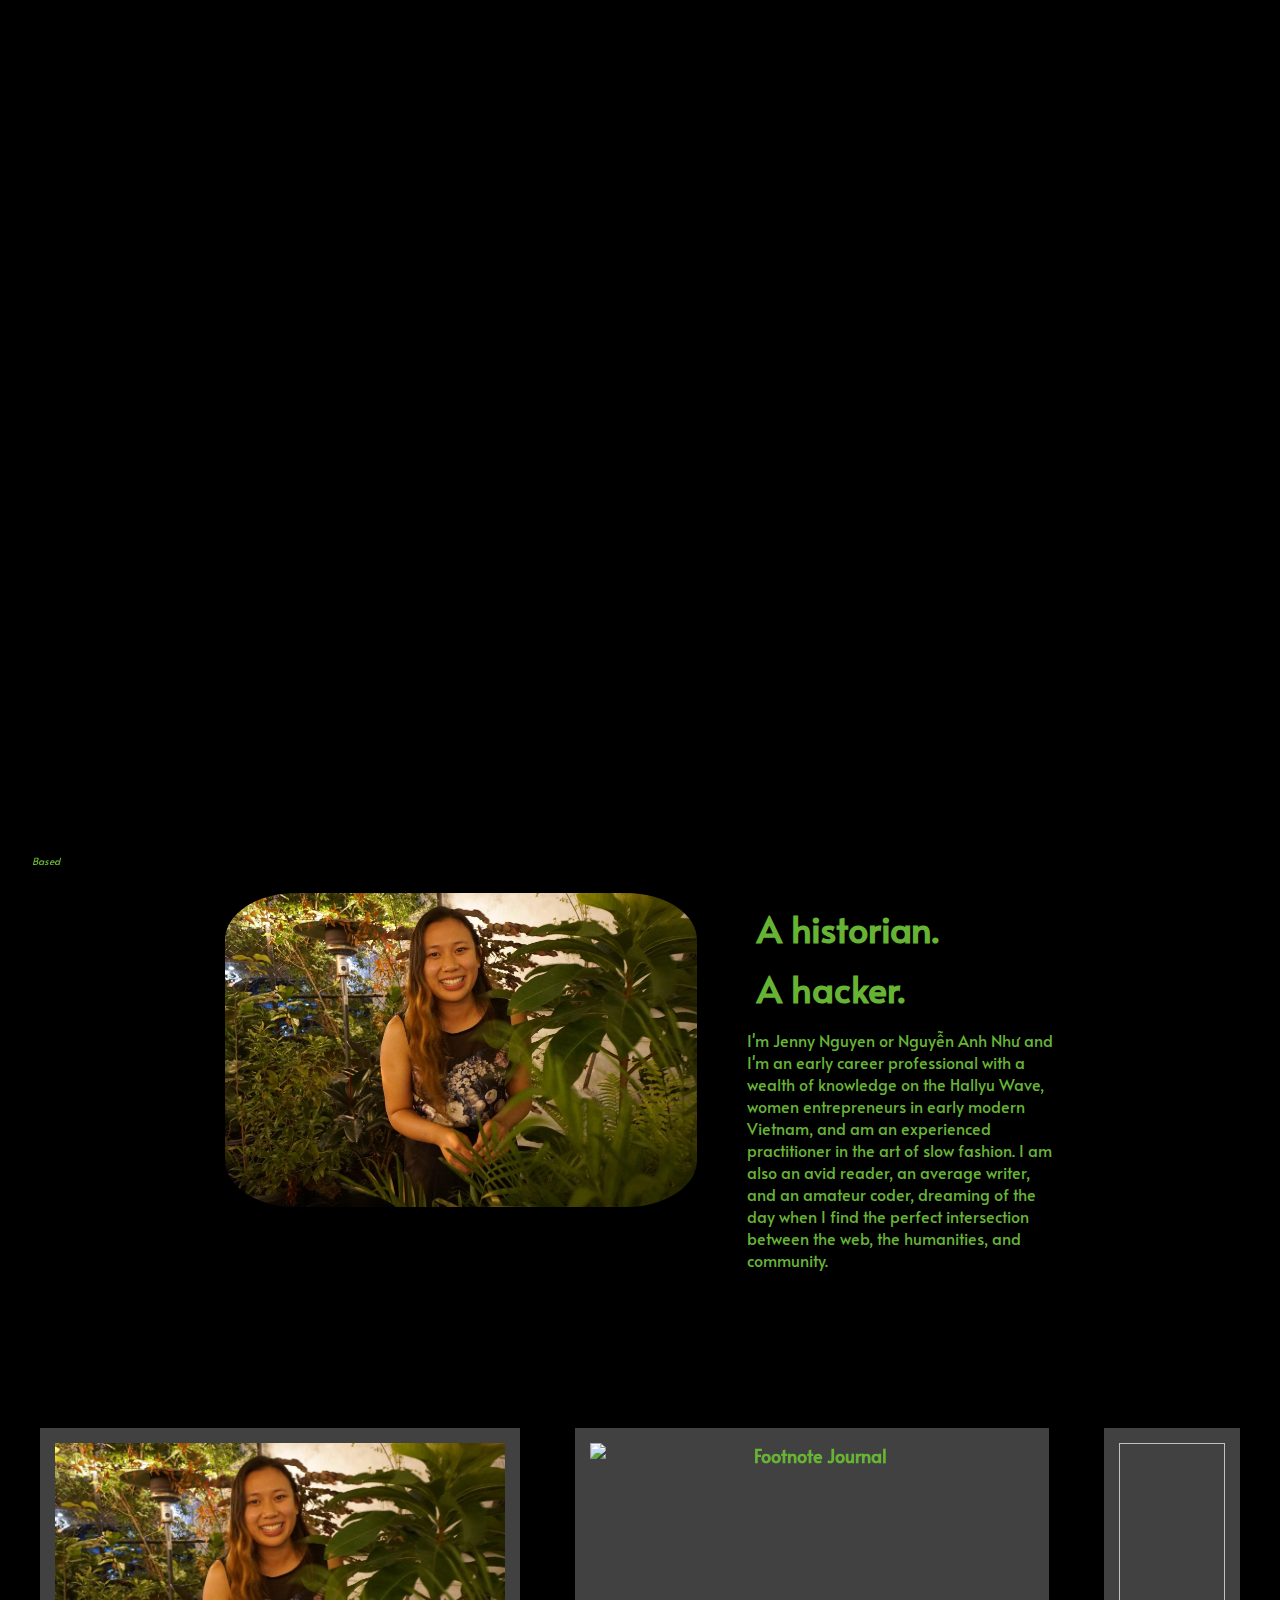
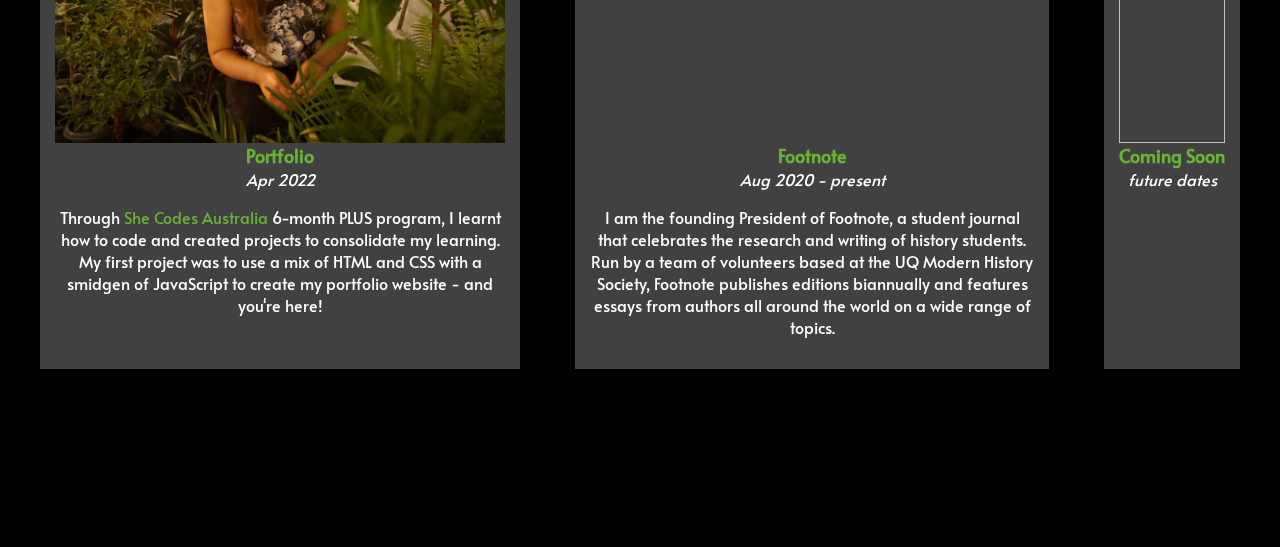
==== index.html @ 64106fbe "Complete About section" ====
<!DOCTYPE html>
<html lang="en">
<head>
    <meta charset="UTF-8">
    <meta http-equiv="X-UA-Compatible" content="IE=edge">
    <meta name="viewport" content="width=device-width, initial-scale=1.0">
    <meta name="description" content="Jenny Nguyen | Nguyễn Anh Như">
    <meta name="author" content="Jenny Nguyen | Nguyễn Anh Như">
    <link rel="stylesheet" href="make it gorgeous.css">
    <title>Jenny Nguyen | Nguyễn Anh Như</title>
</head>
<body>
    <section id="index">
        <div class="fadein"><img id="home-dragon" src="Images/dragon2.png"/></div>
        <a class="fadein" id="english" href="index.html">Jenny Nguyen</a>
        <div class="fadein" id="vietnamese">Nguyễn Anh Như</div>
        <nav class="fadein">
            <a href="./index.html#about">About</a>
                <a href="./index.html#work">Work</a>
                <a href="./index.html#projects">Projects</a>
                <a href="./index.html#publications">Publications</a>
                <a href="./index.html#contact">Contact</a>
        </nav>
        <p id="Acknowledgement"></p>
        <div class="fadein" id="social-media">
            <a href="https://github.com/jenguyenanhnhu"><img src="Images/github.png"  width="25px" alt="Jenny's GitHub"></a>
            <a href="https://www.instagram.com/jenguyen_anhnhu/"><img src="Images/instagram.png"  width="25px" alt="Jenny's Instagram"></a>
            <a href="https://www.linkedin.com/in/jennynguyenanhnhu/"><img src="Images/linkedin.png"  width="25px" alt="Jenny's LinkedIn"></a>
        </div>
    </section>

    <section id="about">
        <div>
            <img id="profile" src="Images/IMG_3521.JPG" alt="An image of Jenny Nguyen pretending to be a plant mum."/></div>
            <div id="introduction">
                <h2>A historian.</h2>
                <h2>A hacker.</h2>
                <p>I'm Jenny Nguyen or Nguyễn Anh Như and I'm an early career professional with a wealth of knowledge on the Hallyu Wave, women entrepreneurs in early modern Vietnam, and am an experienced practitioner in the art of slow fashion. I am also an avid reader, an average writer, and an amateur coder, dreaming of the day when I find the perfect intersection between the web, the humanities, and community. </p>
            </div>
        </div>
    </section>
    
    <section id="work">
        
    </section>


    <section id="projects">
        <div id="projects-display">
            <div class="individual-project">
                <a class="timeline-title" href=""><img src="Images/IMG_3521.JPG" class="project-image" alt="Portfolio website">Portfolio</a>
                <h4><i>Apr 2022</i></h4>
                <p>Through <a class="paragraph-hyperlink" href="https://shecodes.com.au/">She Codes Australia</a> 6-month PLUS program, I learnt how to code and created projects to consolidate my learning. My first project was to use a mix of HTML and CSS with a smidgen of JavaScript to create my portfolio website - and you're here!</p>
            </div>
        <div class="individual-project">
            <a class="timeline-title" href="https://www.footnotejournal.com"><img src="Images/footnote.jpg" class="project-image" id="image1" alt="Footnote Journal">Footnote</a>
            <h4><i>Aug 2020 - present</i></h4>
            <p>I am the founding President of Footnote, a student journal that celebrates the research and writing of history students. Run by a team of volunteers based at the UQ Modern History Society, Footnote publishes editions biannually and features essays from authors all around the world on a wide range of topics.</p>
        </div>
        <div class="individual-project">
            <a class="timeline-title"><img class="project-image" id="image1">Coming Soon</a>
            <h4><i>future dates</i></h4>
            <h5></h5>
            <p></p>
        </div>
    </section>
    
</body>
<script src="make it pop.js"></script>
</html>
---- make it gorgeous.css ----
@import url('https://fonts.googleapis.com/css2?family=Alata&display=swap');

/* Home Dragon */
#home-dragon {
    max-width: 95%;
    max-height: auto;
}

.fadein {
    opacity: 0;
    transition: .8s opacity;
}

.visible {
    opacity: 1;
}

#index {
    position: relative;
    font-size: 40px;
    color: #67b435;
}

#english {
    position: fixed;
    top: 2%;
    left: 2.5%;
}

#vietnamese {
    position: fixed;
    bottom: 2.5%;
    right: 1.5%;
}

nav {
    display: flex;
    flex-direction: row;
    justify-content: flex-end;
    width: 50%;
    position: fixed;
    right: 1%;
    top: 3%;
    font-size: 20px;
}

nav a {
    padding: 5px 20px; 
    color: #67b435;
}

#social-media {
    display: flex;
    flex-direction: column;
    position: fixed;
    right: 1%;
    top: 35%;
}

#Acknowledgement {
    font-weight: 300;
    font-style: italic;
    font-size: 10px;
    position: fixed;
    bottom: 2.5%;
    left: 2.5%;
    color: #67b435;
    
}

/* About */
#about {
    display: grid;
    grid-template-columns: auto auto;
    padding: 200px;
    gap: 50px;
    height: 320px;
}

#introduction {
    color: #67b435;
    text-align: left;
}

#introduction h2 {
    font-size: 36px;
    margin: 10px;
}

#profile {
    border-radius: 15%;
    margin: 0;
    height: 25%;
}

/* Projects */
#projects-display {
    display: grid;
    grid-template-columns: auto auto auto;
    width: 100%;
    gap: 25px;
}

.individual-project {
    background-color: rgba(188, 188, 188, 0.345);
    padding: 15px;
    margin: 15px;
    display: inline-block;
    position: relative;
}

.project-image {
    width: 100%;
    object-fit: cover;
    height: 300px;
    display: flex;
    justify-content: center;
}

body {
    font-family:'Alata', serif;
    color: white;
    background-color: black;
    margin: 25px;
    text-align: center;
    font-size: 16px;
}

a {
    text-decoration: none;
    color: #67b435;

}

a:hover {
    background-color: rgba(188, 188, 188, 0.345);
    display: block;
    color: white;
    border-radius: 25%;
}

img a:hover {
    
}

.paragraph-hyperlink:hover {
    display: inline;
    border: none;
    padding: 0;
    text-decoration: none;
}

h4 {
    margin: 0;
    font-weight: lighter;
}



/* Timeline (publications/about) */
.timeline {
    box-sizing: border-box;
    position: relative;
    max-width: 100%;
    display: block;
    padding: 20px;
}

.timeline::before {
    content: '';
    height: 100%;
    background: white;
    position: absolute;
}

.timeline::after {
    content: '';
    position: absolute;
    display: flex;
    justify-content: center;
    width: 6px;
    background-color: white;
    top: 0;
    bottom: 0;
    left: 50%;
    margin-left: -10px;
}

.timeline-element {
    padding: 10px;
    position: relative;
    background-color: rgba(188, 188, 188, 0.345);
    width: 45%;
    margin: 30px 0;
}

.timeline-element::after {
    content: '';
    position: absolute;
    width: 25px;
    height: 25px;
    background-color: white;
    top: 42%;
    border-radius: 50%;
    z-index: 1;
}

.left::after {
    left: 104.5%;
}

.right {
    left: 52.5%;
}

.right::after {
    left: -8.5%;
}

.timeline-element-description {
    position: relative;
    margin: 20px transparent;
}

.timeline-title {
    font-size: 18px;
    font-weight: bold;
    margin-top: 10px;
}

h5 {
    margin: 5px;
}

span {
    display: inline-block;
    box-sizing: border-box;
    left: 111%;
    position: absolute;
    top: 42%;
    width: 100px;
    font-size: 20px;
}

.right-date {
    left: -26%;
    top: 42%;
}

#image1 {
    object-position: 0% 20%;
}

#image2 {
    object-position: bottom;
} 

/* Projects */


/* Contact*/
form {
    margin: 50px auto;
    width: 90%;
}

#form-description {
    padding: 70px;
}

.form-item {
    display: flex;
    justify-content: center;
    align-items: center;
    padding: 5px;
}

.form-item label {
    flex-basis: 125px;
    font-size: 20px;
}

.form-item input,
.form-item textarea {
    flex-basis: 50%;
}

.form-item input,
.form-item textarea,
.form-item button {
    background-color: #FFF;
    padding: 5px;
    font-size: 18px;
}

.form-item button {
    width: 100px;
}

.form-item button:hover {
    background-color: grey;
}

/* Footer */


/* Media Queries (Mobile devices) */
@media (max-width: 450px) {
    body {
        margin: 10px;
        font-size: 12px;
    }
    
    a:hover, #highlighted, .left-button:hover, .right-button:hover {
        padding: 5px;
    }
    
    /* Header */
    header {
        margin: 0;
        padding: 10px;
    }
    
    .name {
        font-size: 16px;
        width: 120px;
    }
    
    .nav {
        font-size: 12px;
    }
    
    .index-middle {
        font-size: 10px;
        margin: 7px;
    }
    
    /* Index page */
    #background-image {
        background-position: center;
        height: 100%;
    }
    
    .introduction {
        padding: 10px;
    }
    
    
    /* Timeline (publications) */
    .timeline {
        padding: 10px;
    }
    
    .timeline::after {
        left: 5%;
        width: 3px;
    }
    
    .timeline-element {
        width: 90%;
        margin: 10px 0;
        left: 5%;
        padding-bottom: 20px;
    }
    
    .timeline-element::after {
        width: 10px;
        height: 10px;
    }
    
    .left::after, .right::after {
        left: -6.5%;
    }
    
    .right {
        left: 5%;
    }
    
    .timeline-title {
        font-size: 16px;
        margin-top: 10px;
    }
    
    h5 {
        margin: 5px;
    }
    
    span, .right-date {
        left: 0%;
        text-align: center;
        position: absolute;
        top: 95%;
        font-size: 12px;
        font-weight: bold;
    }

    #image1 {
        object-position: 0% 20%;
    }
    
    #image2 {
        object-position: bottom;
    }

    #image3 {
        object-position: 0%;
    }
    
    /* Projects */
    #projects-display {
        display: block;
    }
    
    .individual-project {
        padding: 10px;
        width: 90%;
        margin: 10px 0;
    }
    
    .project-image {
        width: 100%;
        object-fit: cover;
        height: 250px;
    }
    
    /* Contact*/
    form {
        margin: 10px auto;
        width: 100%;
    }
    
    #form-description {
        padding: 10px;
    }
    
    .form-item {
        display: flex;
        justify-content: center;
        align-items: center;
        padding: 5px;
    }
    
    .form-item label {
        flex-basis: 20%;
        font-size: 12px;
    }
    
    .form-item input,
    .form-item textarea {
        flex-basis: 70%;
    }

    .form-item input,
    .form-item textarea,
    .form-item button {
        font-size: 12px;
    }

    footer {
        font-size: 10px;
    }
}

/* Media Queries (Ipad ) */
@media (min-width:451px) and (max-width: 820px) {
    body {
        margin: 20px;
        font-size: 16px;
    }
    
    a:hover, #highlighted, .left-button:hover, .right-button:hover {
        padding: 7px;
    }
    
    /* Header */
    header {
        margin: 0;
        padding: 10px;
    }
    
    .name {
        font-size: 24px;
        word-wrap: break-word;
        width: 200px;
    }
    
    .nav {
        font-size: 20px;
    }
    
    .index-middle {
        font-size: 20px;
        margin: 7px;
    }
    
    /* Index page */
    #background-image {
        background-position: center;
        background-position: top;
        height: 100%;
    }
    
    .introduction {
        padding: 10px;
    }
    
    /* About */
    .slideshow-image {
        object-fit: cover;
        height: 500px;
    }
    
    /* Timeline (publications) */
    .timeline::after {
        left: 5%;
        width: 3px;
    }
    
    .timeline-element {
        width: 93%;
        margin: 10px 0;
        left: 5%;
        padding-bottom: 20px;
        display: block;
    }
    
    .timeline-element::after {
        width: 15px;
        height: 15px;
    }
    
    .left::after, .right::after {
        left: -5%;
    }
    
    .right {
        left: 5%;
    }
    
    .timeline-title {
        font-size: 20px;
        margin-top: 10px;
    }
    
    span, .right-date {
        left: 0%;
        text-align: center;
        position: absolute;
        top: 95%;
        font-size: 16px;
        font-weight: bold;
        margin-top: 5px;
    }

    #image1 {
        object-position: 50% 0%;
    }
    
    #image2 {
        object-position: bottom;
    }

    #image3 {
        object-position: 0%;
    }
    
    /* Projects */
    #projects-display {
        display: flex;
        justify-content: center;
        flex-wrap: wrap;
    }
    
    .individual-project {
        padding: 10px;
        width: 45%;
        margin: 10px 7px;
    }
    
    .project-image {
        width: 100%;
        object-fit: cover;
        height: 400px;
    }
    
    /* Contact*/
    form {
        margin: 20px auto;
        width: 100%;
    }
    
    #form-description {
        margin: 25px;
    }
    
    .form-item {
        display: flex;
        justify-content: center;
        align-items: center;
        padding: 5px;
    }
    
    .form-item label {
        flex-basis: 15%;
        font-size: 16px;
    }
    
    .form-item input,
    .form-item textarea {
        flex-basis: 70%;
    }

    .form-item input,
    .form-item textarea,
    .form-item button {
        font-size: 16px;
    }

    footer {
        font-size: 14px;
    }
}
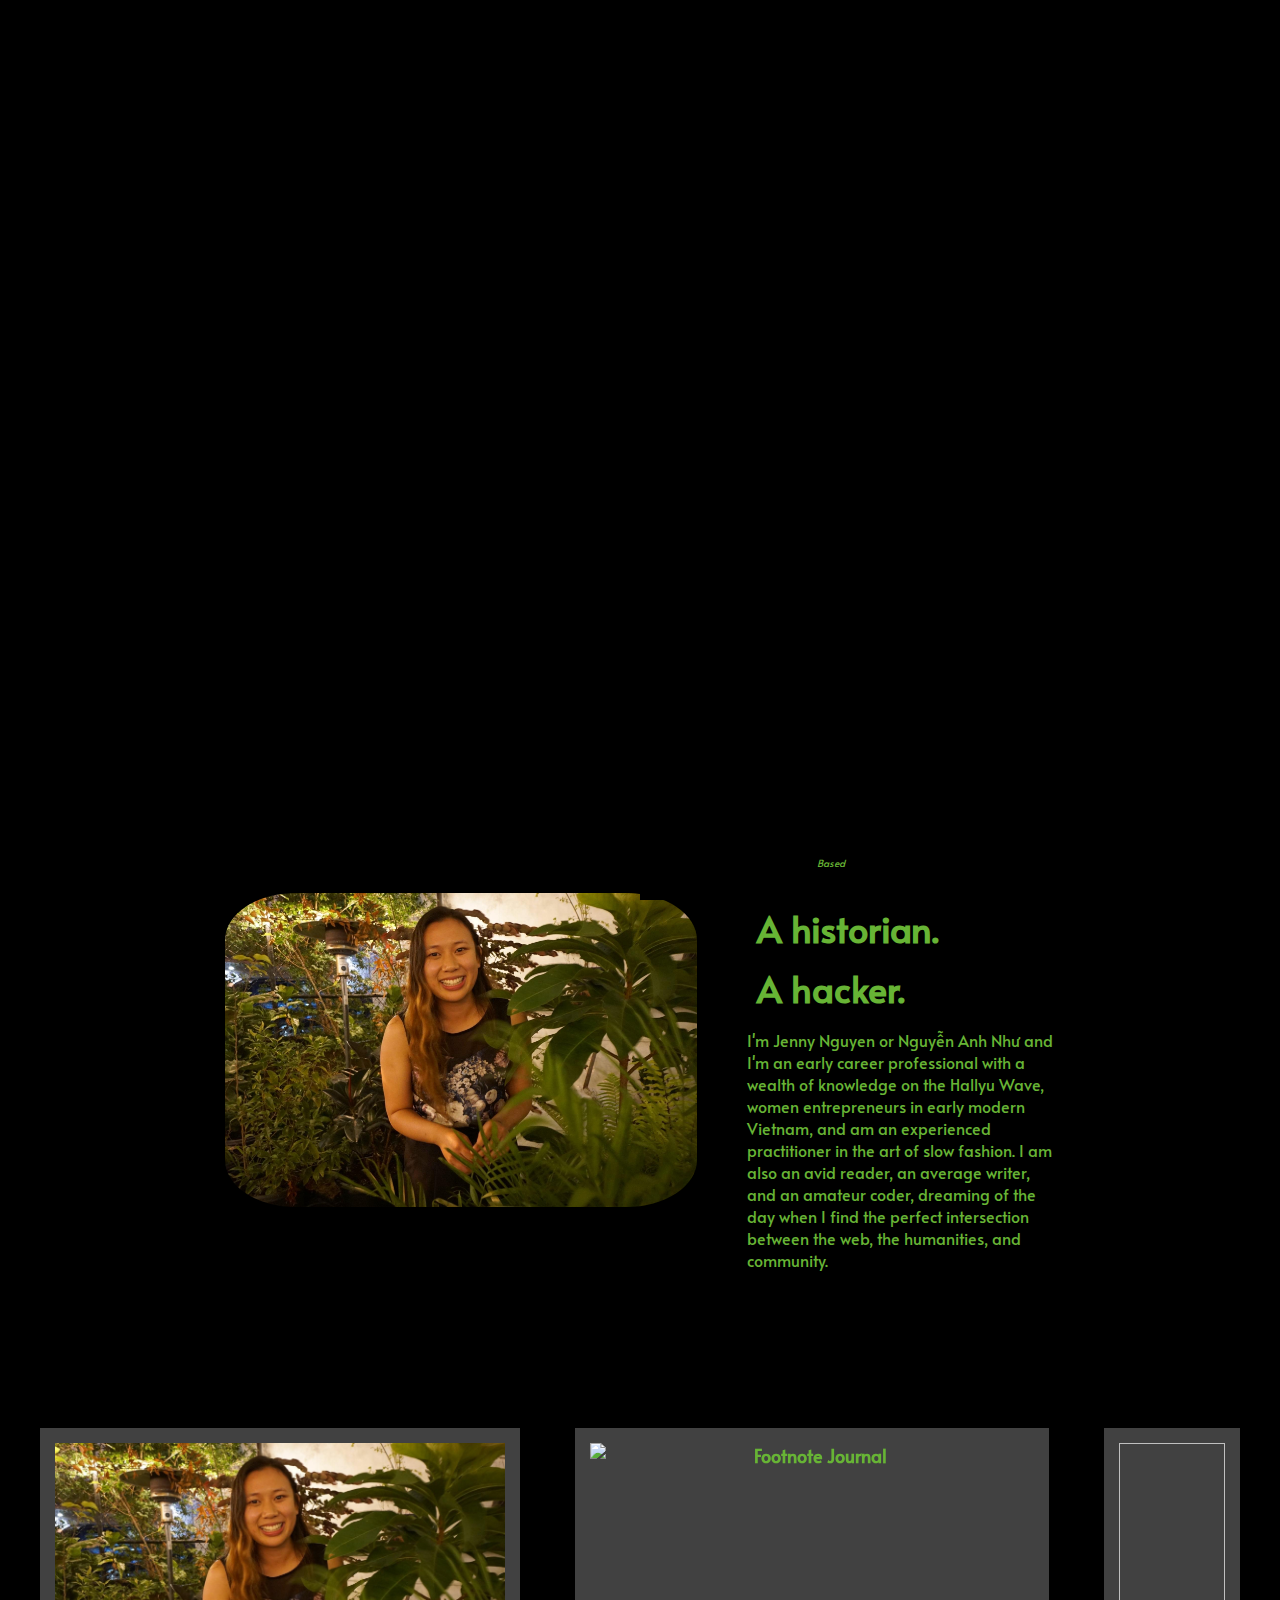
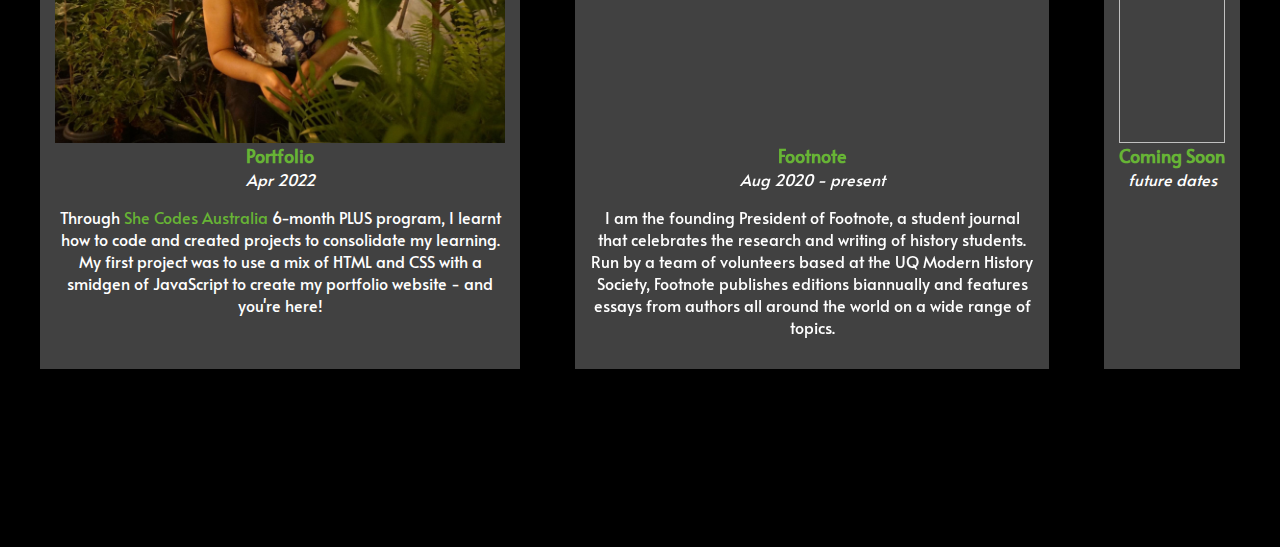
==== commit 85014e8c: "l" ====
--- a/index.html
+++ b/index.html
@@ -12,20 +12,26 @@
 <body>
     <section id="index">
         <div class="fadein"><img id="home-dragon" src="Images/dragon2.png"/></div>
-        <a class="fadein" id="english" href="index.html">Jenny Nguyen</a>
-        <div class="fadein" id="vietnamese">Nguyễn Anh Như</div>
-        <nav class="fadein">
-            <a href="./index.html#about">About</a>
-                <a href="./index.html#work">Work</a>
-                <a href="./index.html#projects">Projects</a>
-                <a href="./index.html#publications">Publications</a>
-                <a href="./index.html#contact">Contact</a>
-        </nav>
-        <p id="Acknowledgement"></p>
-        <div class="fadein" id="social-media">
-            <a href="https://github.com/jenguyenanhnhu"><img src="Images/github.png"  width="25px" alt="Jenny's GitHub"></a>
-            <a href="https://www.instagram.com/jenguyen_anhnhu/"><img src="Images/instagram.png"  width="25px" alt="Jenny's Instagram"></a>
-            <a href="https://www.linkedin.com/in/jennynguyenanhnhu/"><img src="Images/linkedin.png"  width="25px" alt="Jenny's LinkedIn"></a>
+        <div class="topnav">
+            <a class="fadein" id="english" href="index.html">Jenny Nguyen</a>
+            <nav class="fadein">
+                <a href="./index.html#about">About</a>
+                    <a href="./index.html#work">Work</a>
+                    <a href="./index.html#projects">Projects</a>
+                    <a href="./index.html#publications">Publications</a>
+                    <a href="./index.html#contact">Contact</a>
+            </nav>
+        </div>
+        <div class="bottomnav">
+            <div class="fadein" id="vietnamese">Nguyễn Anh Như</div>
+            <p id="Acknowledgement"></p>
+        </div>
+        <div class="sidenav">
+            <div class="fadein" id="social-media">
+                <a href="https://github.com/jenguyenanhnhu"><img src="Images/github.png"  width="25px" alt="Jenny's GitHub"></a>
+                <a href="https://www.instagram.com/jenguyen_anhnhu/"><img src="Images/instagram.png"  width="25px" alt="Jenny's Instagram"></a>
+                <a href="https://www.linkedin.com/in/jennynguyenanhnhu/"><img src="Images/linkedin.png"  width="25px" alt="Jenny's LinkedIn"></a>
+            </div>
         </div>
     </section>
 
@@ -41,8 +47,12 @@
     </section>
     
     <section id="work">
+
+
+    </section>
         
-    </section>
+	</div>
+</div>
 
 
     <section id="projects">
--- a/make it gorgeous.css
+++ b/make it gorgeous.css
@@ -21,27 +21,41 @@
     color: #67b435;
 }
 
+.topnav {
+    background-color: black;
+    position: fixed;
+    top: 0;
+    padding: 20px;
+    display: flex;
+    justify-content: space-between;
+}
+
+.bottomnav {
+    background-color: black;
+    position: fixed;
+    bottom: 0;
+    padding: 20px;
+    display: inline;
+
+}
+
+.sidenav {
+    background-color: black;
+    position: fixed;
+    right: 0;
+}
+
 #english {
-    position: fixed;
-    top: 2%;
-    left: 2.5%;
 }
 
 #vietnamese {
-    position: fixed;
-    bottom: 2.5%;
     right: 1.5%;
+    padding: 5px 20px;
 }
 
 nav {
-    display: flex;
-    flex-direction: row;
-    justify-content: flex-end;
-    width: 50%;
-    position: fixed;
-    right: 1%;
-    top: 3%;
-    font-size: 20px;
+    font-size: 20px; 
+    float: right;
 }
 
 nav a {
@@ -61,11 +75,8 @@
     font-weight: 300;
     font-style: italic;
     font-size: 10px;
-    position: fixed;
-    bottom: 2.5%;
     left: 2.5%;
     color: #67b435;
-    
 }
 
 /* About */
@@ -93,6 +104,9 @@
     height: 25%;
 }
 
+/* Work */
+
+
 /* Projects */
 #projects-display {
     display: grid;
@@ -133,14 +147,7 @@
 }
 
 a:hover {
-    background-color: rgba(188, 188, 188, 0.345);
-    display: block;
     color: white;
-    border-radius: 25%;
-}
-
-img a:hover {
-    
 }
 
 .paragraph-hyperlink:hover {
@@ -154,8 +161,6 @@
     margin: 0;
     font-weight: lighter;
 }
-
-
 
 /* Timeline (publications/about) */
 .timeline {
@@ -169,7 +174,7 @@
 .timeline::before {
     content: '';
     height: 100%;
-    background: white;
+    background: #67b435;
     position: absolute;
 }
 
@@ -179,7 +184,7 @@
     display: flex;
     justify-content: center;
     width: 6px;
-    background-color: white;
+    background-color: #67b435;
     top: 0;
     bottom: 0;
     left: 50%;
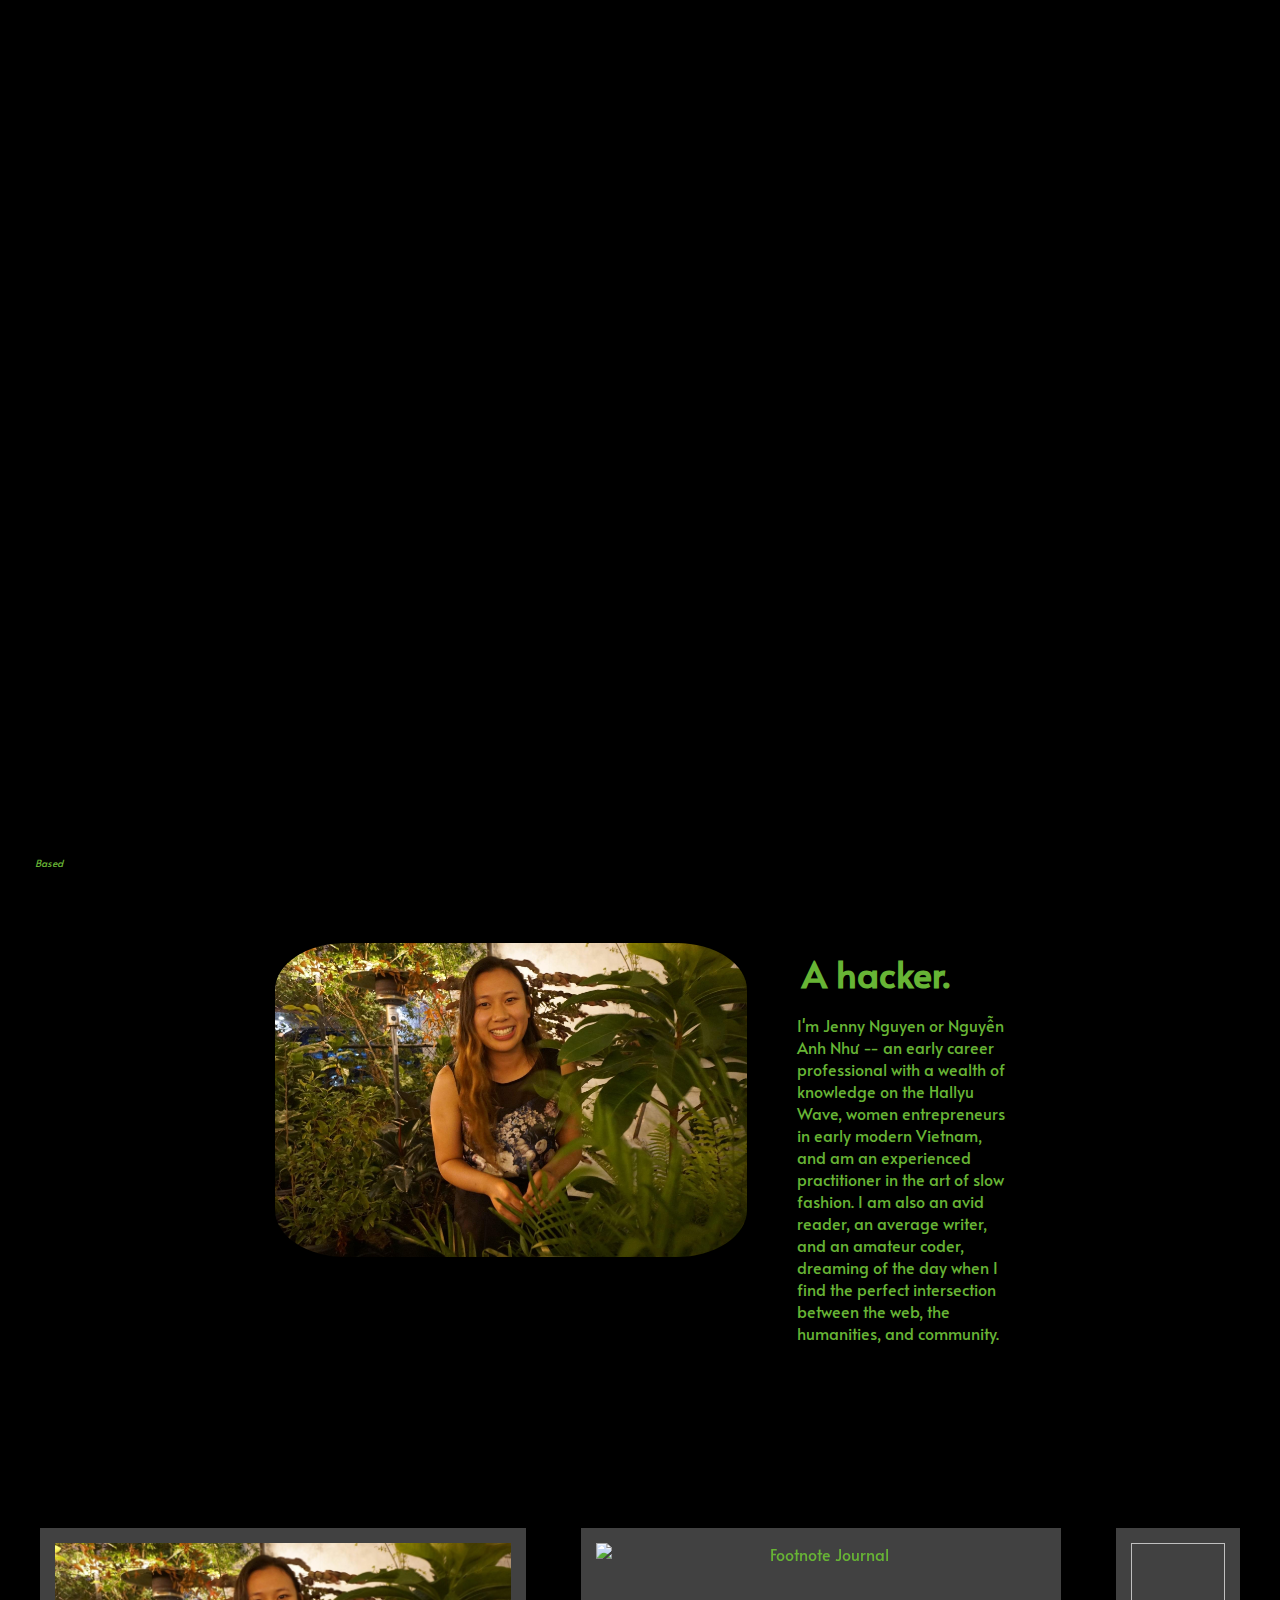
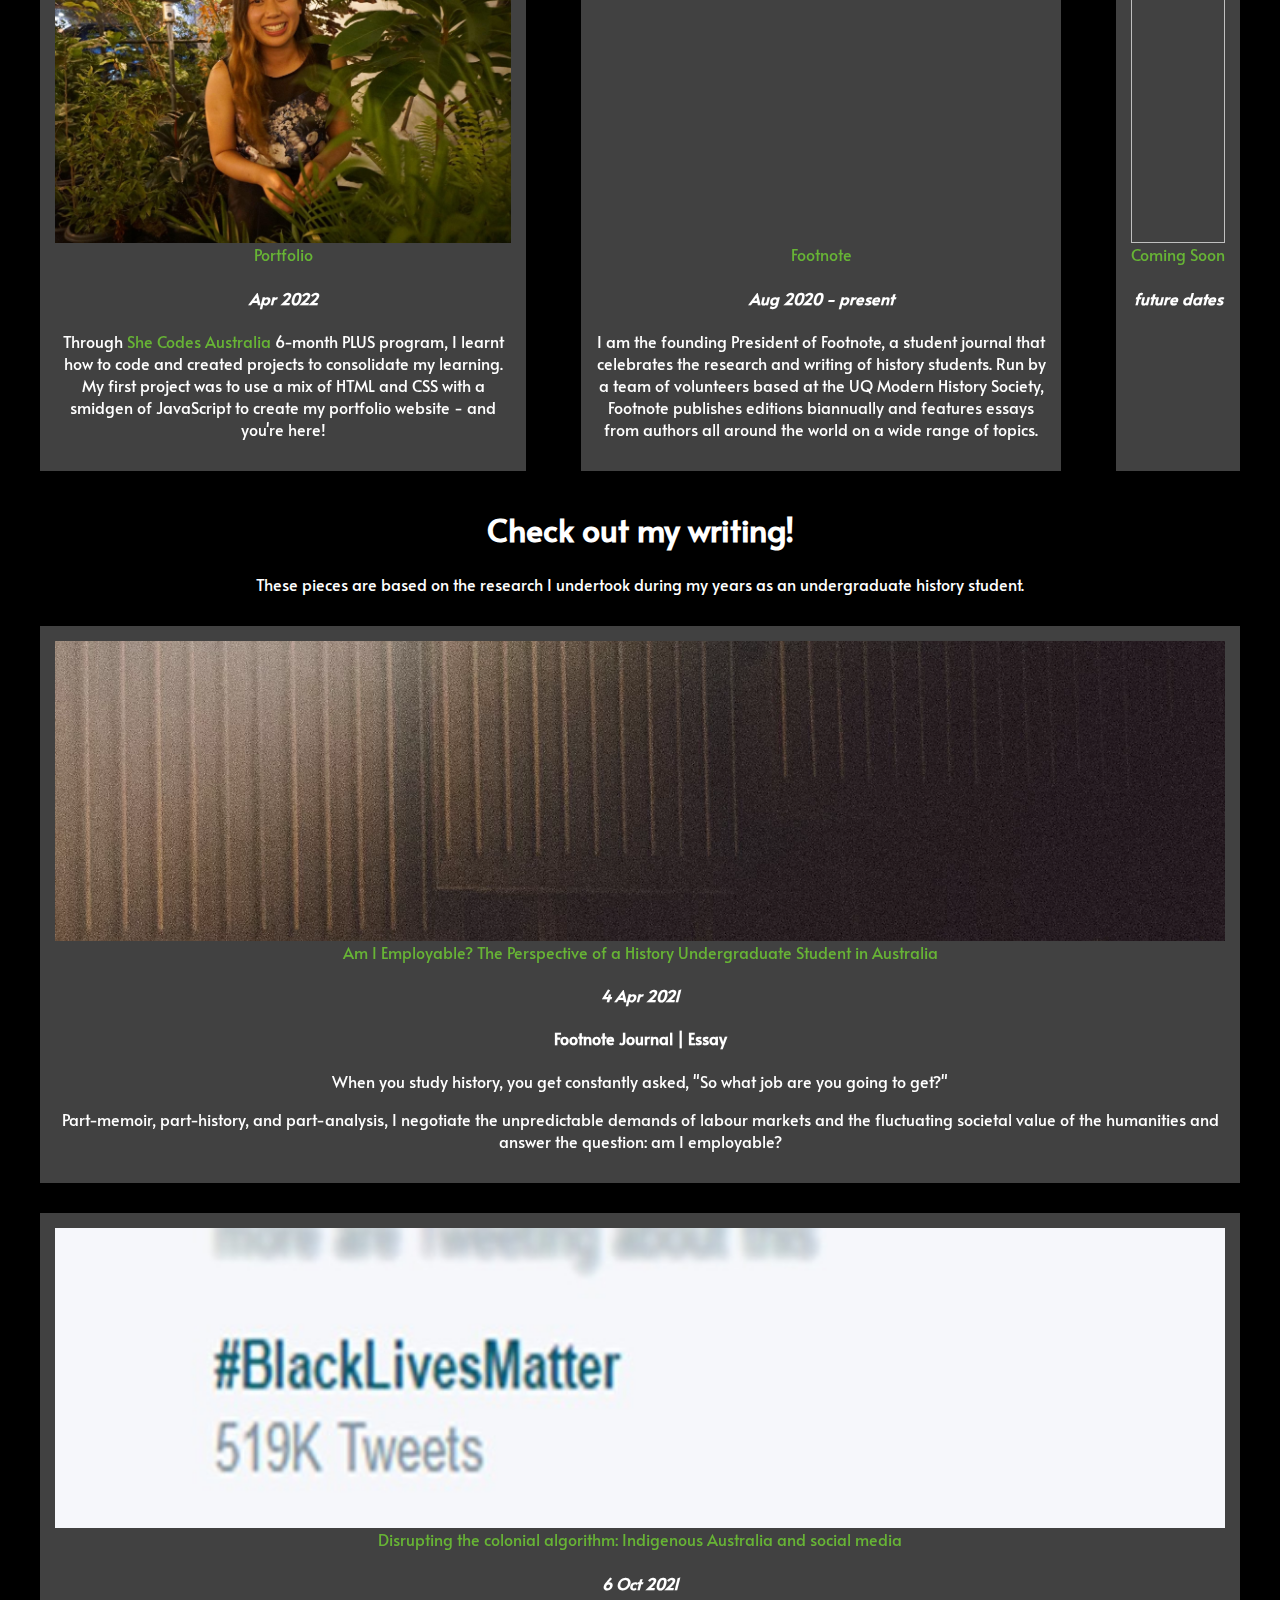
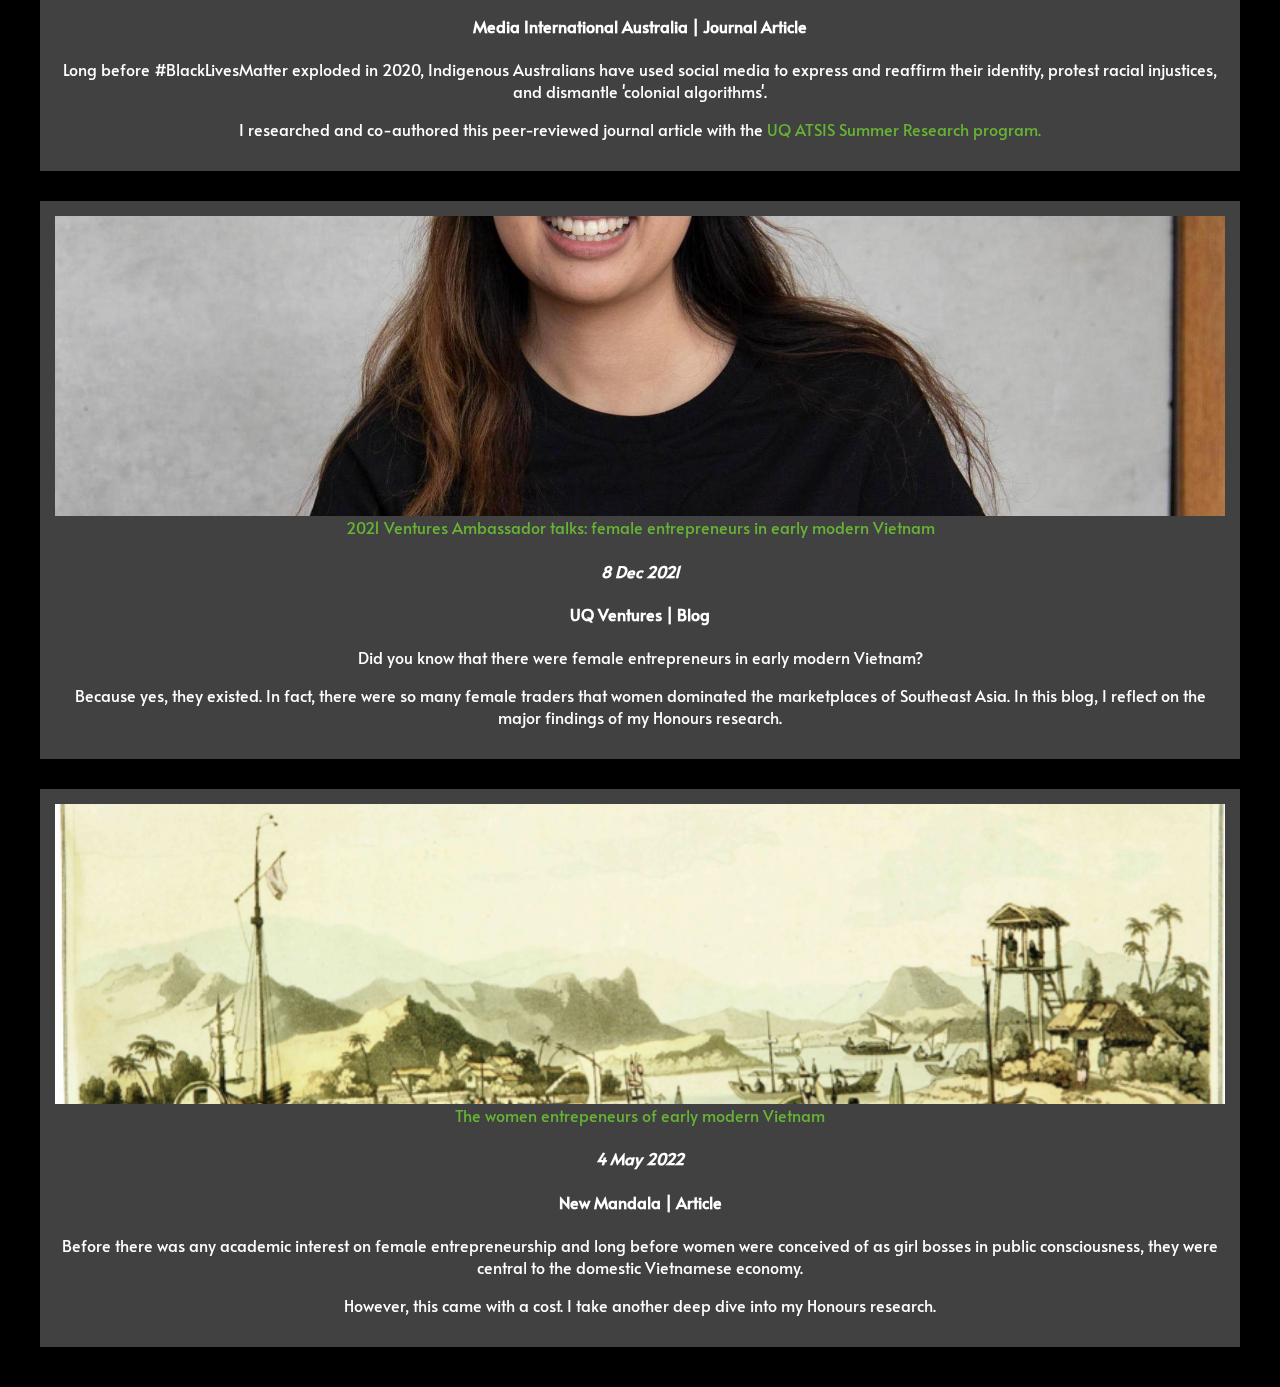
==== commit 16dd9d54: "Updated file structure" ====
--- a/index.html
+++ b/index.html
@@ -6,7 +6,7 @@
     <meta name="viewport" content="width=device-width, initial-scale=1.0">
     <meta name="description" content="Jenny Nguyen | Nguyễn Anh Như">
     <meta name="author" content="Jenny Nguyen | Nguyễn Anh Như">
-    <link rel="stylesheet" href="make it gorgeous.css">
+    <link rel="stylesheet" href="styles.css">
     <title>Jenny Nguyen | Nguyễn Anh Như</title>
 </head>
 <body>
@@ -16,15 +16,15 @@
             <a class="fadein" id="english" href="index.html">Jenny Nguyen</a>
             <nav class="fadein">
                 <a href="./index.html#about">About</a>
-                    <a href="./index.html#work">Work</a>
-                    <a href="./index.html#projects">Projects</a>
-                    <a href="./index.html#publications">Publications</a>
-                    <a href="./index.html#contact">Contact</a>
+                <a href="./index.html#work">Experience</a>
+                <a href="./index.html#projects">Projects</a>
+                <a href="./index.html#publications">Publications</a>
+                <a href="./index.html#contact">Contact</a>
             </nav>
         </div>
         <div class="bottomnav">
-            <div class="fadein" id="vietnamese">Nguyễn Anh Như</div>
             <p id="Acknowledgement"></p>
+            <div class="fadein" id="vietnamese" href="hidden_index.html">Nguyễn Anh Như</div>
         </div>
         <div class="sidenav">
             <div class="fadein" id="social-media">
@@ -39,21 +39,15 @@
         <div>
             <img id="profile" src="Images/IMG_3521.JPG" alt="An image of Jenny Nguyen pretending to be a plant mum."/></div>
             <div id="introduction">
-                <h2>A historian.</h2>
                 <h2>A hacker.</h2>
-                <p>I'm Jenny Nguyen or Nguyễn Anh Như and I'm an early career professional with a wealth of knowledge on the Hallyu Wave, women entrepreneurs in early modern Vietnam, and am an experienced practitioner in the art of slow fashion. I am also an avid reader, an average writer, and an amateur coder, dreaming of the day when I find the perfect intersection between the web, the humanities, and community. </p>
+                <p>I'm Jenny Nguyen or Nguyễn Anh Như -- an early career professional with a wealth of knowledge on the Hallyu Wave, women entrepreneurs in early modern Vietnam, and am an experienced practitioner in the art of slow fashion. I am also an avid reader, an average writer, and an amateur coder, dreaming of the day when I find the perfect intersection between the web, the humanities, and community. </p>
             </div>
         </div>
     </section>
-    
+
     <section id="work">
 
-
     </section>
-        
-	</div>
-</div>
-
 
     <section id="projects">
         <div id="projects-display">
@@ -75,6 +69,44 @@
         </div>
     </section>
     
+    <section class="publications">
+        <div>
+            <h1>Check out my writing!</h1>
+            <p>These pieces are based on the research I undertook during my years as an undergraduate history student.</p>
+        </div>
+            <div class="projects-display">
+                <div class="individual-project">
+                    <a href="https://www.footnotejournal.com/am-i-employable-the-perspective-of" class="timeline-title"><img src="Images/footnote article.webp" class="project-image" id="image2" alt="Am I Employable? The Perspective of a History Undergraduate Student in Australia">Am I Employable? The Perspective of a History Undergraduate Student in Australia</a>
+                    <h4><i>4 Apr 2021</i></h4>
+                    <h4><b>Footnote Journal | Essay</b></h4>
+                    <p>When you study history, you get constantly asked, "So what job are you going to get?"</p>
+                    <p>Part-memoir, part-history, and part-analysis, I negotiate the unpredictable demands of labour markets and the fluctuating societal value of the humanities and answer the question: am I employable?</p>
+                </div>
+            </div>
+                <div class="individual-project">
+                    <a href="https://journals.sagepub.com/doi/10.1177/1329878X211038286" class="timeline-title"><img src="Images/blacklivesmatter.jpeg" class="project-image" id="image3" alt="Disrupting the colonial algorithm: Indigenous Australia and social media">Disrupting the colonial algorithm: Indigenous Australia and social media</a>
+                    <h4><i>6 Oct 2021</i></h4>
+                    <h4><b>Media International Australia | Journal Article</b></h4>
+                    <p>Long before #BlackLivesMatter exploded in 2020, Indigenous Australians have used social media to express and reaffirm their identity, protest racial injustices, and dismantle 'colonial algorithms'.</p>
+                    <p>I researched and co-authored this peer-reviewed journal article with the <a class="paragraph-hyperlink" href="https://atsis.uq.edu.au/indigenous-research/summer-and-winter-research-projects">UQ ATSIS Summer Research</href> program.</p>
+                </div>
+                <div class="individual-project">
+                    <a href="https://ventures.uq.edu.au/blog/2021/12/2021-ventures-ambassador-talks-female-entrepreneurs-early-modern-vietnam" class="timeline-title"><img src="Images/ventures.jpeg" class="project-image" id="image1" alt="2021 Ventures Ambassador talks: female entrepreneurs in early modern Vietnam">2021 Ventures Ambassador talks: female entrepreneurs in early modern Vietnam</a>
+                    <h4><i>8 Dec 2021</i></h4>
+                    <h4><b>UQ Ventures | Blog</b></h4>
+                    <p>Did you know that there were female entrepreneurs in early modern Vietnam?</p>
+                    <p>Because yes, they existed. In fact, there were so many female traders that women dominated the marketplaces of Southeast Asia. In this blog, I reflect on the major findings of my Honours research.</p>
+                </div>
+                <div class="individual-project">
+                    <a href="https://www.newmandala.org/the-women-entrepreneurs-of-early-modern-vietnam/" class="timeline-title"><img src="Images/New Mandala.png" class="project-image" id="image1" alt="The women entrepreneurs of early modern Vietnam">The women entrepeneurs of early modern Vietnam</a>
+                    <h4><i>4 May 2022</i></h4>
+                    <h4><b>New Mandala | Article</b></h4>
+                    <p>Before there was any academic interest on female entrepreneurship and long before women were conceived of as girl bosses in public consciousness, they were central to the domestic Vietnamese economy.</p>
+                    <p>However, this came with a cost. I take another deep dive into my Honours research.</p>
+                </div>
+            </div>
+    </section>
+
 </body>
-<script src="make it pop.js"></script>
+<script src="animate.js"></script>
 </html>--- a/styles.css
+++ b/styles.css
@@ -0,0 +1,524 @@
+@import url('https://fonts.googleapis.com/css2?family=Alata&display=swap');
+
+html {
+    scroll-behavior: smooth;
+}
+
+body {
+    font-family:'Alata', serif;
+    color: white;
+    background-color: black;
+    margin: 25px;
+    text-align: center;
+    font-size: 16px;
+}
+
+a {
+    text-decoration: none;
+    color: #67b435;
+}
+
+a:hover {
+    color: white;
+}
+
+/* Home Dragon */
+#home-dragon {
+    max-width: 95%;
+    max-height: auto;
+}
+
+.fadein {
+    opacity: 0;
+    transition: .8s opacity;
+}
+
+.visible {
+    opacity: 1;
+}
+
+#index {
+    position: relative;
+    font-size: 40px;
+    color: #67b435;
+}
+
+.topnav {
+    background-color: black;
+    position: fixed;
+    top: 0;
+    padding: 10px;
+    width: 97%;
+    display: flex;
+    justify-content: space-between;
+}
+
+nav {
+    font-size: 20px; 
+    color: #67b435;
+    top: 5%;
+    display: flex;
+    align-items: center;
+}
+
+nav a {
+    padding: 20px;
+}
+
+.bottomnav {
+    background-color: black;
+    position: fixed;
+    bottom: 0;
+    padding: 10px;
+    width: 96%;
+    display: flex;
+    justify-content: space-between;
+}
+
+#Acknowledgement {
+    font-weight: 300;
+    font-style: italic;
+    font-size: 10px;
+    left: 2.5%;
+    color: #67b435;
+    display: flex;
+    align-items: center;
+}
+
+#vietnamese {
+    bottom: 2.5%;
+}
+
+.sidenav {
+    background-color: black;
+    position: fixed;
+    right: 0;
+}
+
+#social-media {
+    display: flex;
+    flex-direction: column;
+    position: fixed;
+    right: 1%;
+    top: 35%;
+}
+
+/* About */
+#about {
+    display: grid;
+    grid-template-columns: auto auto;
+    padding: 250px;
+    gap: 50px;
+    height: 320px;
+}
+
+#introduction {
+    color: #67b435;
+    text-align: left;
+}
+
+#introduction h2 {
+    font-size: 36px;
+    margin: 5px;
+}
+
+#profile {
+    border-radius: 15%;
+    margin: 0;
+    height: 25%;
+}
+
+/* Projects */
+#projects-display {
+    display: grid;
+    grid-template-columns: auto auto auto;
+    width: 100%;
+    gap: 25px;
+}
+
+.individual-project {
+    background-color: rgba(188, 188, 188, 0.345);
+    padding: 15px;
+    margin: 15px;
+    display: inline-block;
+    position: relative;
+}
+
+.project-image {
+    width: 100%;
+    object-fit: cover;
+    height: 300px;
+    display: flex;
+    justify-content: center;
+}
+
+.paragraph-hyperlink:hover {
+    display: inline;
+    border: none;
+    padding: 0;
+    text-decoration: none;
+}
+
+
+/* Contact*/
+form {
+    margin: 50px auto;
+    width: 90%;
+}
+
+#form-description {
+    padding: 70px;
+}
+
+.form-item {
+    display: flex;
+    justify-content: center;
+    align-items: center;
+    padding: 5px;
+}
+
+.form-item label {
+    flex-basis: 125px;
+    font-size: 20px;
+}
+
+.form-item input,
+.form-item textarea {
+    flex-basis: 50%;
+}
+
+.form-item input,
+.form-item textarea,
+.form-item button {
+    background-color: #FFF;
+    padding: 5px;
+    font-size: 18px;
+}
+
+.form-item button {
+    width: 100px;
+}
+
+.form-item button:hover {
+    background-color: grey;
+}
+
+/* Footer */
+
+
+/* Media Queries (Mobile devices) */
+@media (max-width: 450px) {
+    body {
+        margin: 10px;
+        font-size: 12px;
+    }
+    
+    a:hover, #highlighted, .left-button:hover, .right-button:hover {
+        padding: 5px;
+    }
+    
+    /* Header */
+    header {
+        margin: 0;
+        padding: 10px;
+    }
+    
+    .name {
+        font-size: 16px;
+        width: 120px;
+    }
+    
+    .nav {
+        font-size: 12px;
+    }
+    
+    .index-middle {
+        font-size: 10px;
+        margin: 7px;
+    }
+    
+    /* Index page */
+    #background-image {
+        background-position: center;
+        height: 100%;
+    }
+    
+    .introduction {
+        padding: 10px;
+    }
+    
+    
+    /* Timeline (publications) */
+    .timeline {
+        padding: 10px;
+    }
+    
+    .timeline::after {
+        left: 5%;
+        width: 3px;
+    }
+    
+    .timeline-element {
+        width: 90%;
+        margin: 10px 0;
+        left: 5%;
+        padding-bottom: 20px;
+    }
+    
+    .timeline-element::after {
+        width: 10px;
+        height: 10px;
+    }
+    
+    .left::after, .right::after {
+        left: -6.5%;
+    }
+    
+    .right {
+        left: 5%;
+    }
+    
+    .timeline-title {
+        font-size: 16px;
+        margin-top: 10px;
+    }
+    
+    h5 {
+        margin: 5px;
+    }
+    
+    span, .right-date {
+        left: 0%;
+        text-align: center;
+        position: absolute;
+        top: 95%;
+        font-size: 12px;
+        font-weight: bold;
+    }
+
+    #image1 {
+        object-position: 0% 20%;
+    }
+    
+    #image2 {
+        object-position: bottom;
+    }
+
+    #image3 {
+        object-position: 0%;
+    }
+    
+    /* Projects */
+    #projects-display {
+        display: block;
+    }
+    
+    .individual-project {
+        padding: 10px;
+        width: 90%;
+        margin: 10px 0;
+    }
+    
+    .project-image {
+        width: 100%;
+        object-fit: cover;
+        height: 250px;
+    }
+    
+    /* Contact*/
+    form {
+        margin: 10px auto;
+        width: 100%;
+    }
+    
+    #form-description {
+        padding: 10px;
+    }
+    
+    .form-item {
+        display: flex;
+        justify-content: center;
+        align-items: center;
+        padding: 5px;
+    }
+    
+    .form-item label {
+        flex-basis: 20%;
+        font-size: 12px;
+    }
+    
+    .form-item input,
+    .form-item textarea {
+        flex-basis: 70%;
+    }
+
+    .form-item input,
+    .form-item textarea,
+    .form-item button {
+        font-size: 12px;
+    }
+
+    footer {
+        font-size: 10px;
+    }
+}
+
+/* Media Queries (Ipad ) */
+@media (min-width:451px) and (max-width: 820px) {
+    body {
+        margin: 20px;
+        font-size: 16px;
+    }
+    
+    a:hover, #highlighted, .left-button:hover, .right-button:hover {
+        padding: 7px;
+    }
+    
+    /* Header */
+    header {
+        margin: 0;
+        padding: 10px;
+    }
+    
+    .name {
+        font-size: 24px;
+        word-wrap: break-word;
+        width: 200px;
+    }
+    
+    .nav {
+        font-size: 20px;
+    }
+    
+    .index-middle {
+        font-size: 20px;
+        margin: 7px;
+    }
+    
+    /* Index page */
+    #background-image {
+        background-position: center;
+        background-position: top;
+        height: 100%;
+    }
+    
+    .introduction {
+        padding: 10px;
+    }
+    
+    /* About */
+    .slideshow-image {
+        object-fit: cover;
+        height: 500px;
+    }
+    
+    /* Timeline (publications) */
+    .timeline::after {
+        left: 5%;
+        width: 3px;
+    }
+    
+    .timeline-element {
+        width: 93%;
+        margin: 10px 0;
+        left: 5%;
+        padding-bottom: 20px;
+        display: block;
+    }
+    
+    .timeline-element::after {
+        width: 15px;
+        height: 15px;
+    }
+    
+    .left::after, .right::after {
+        left: -5%;
+    }
+    
+    .right {
+        left: 5%;
+    }
+    
+    .timeline-title {
+        font-size: 20px;
+        margin-top: 10px;
+    }
+    
+    span, .right-date {
+        left: 0%;
+        text-align: center;
+        position: absolute;
+        top: 95%;
+        font-size: 16px;
+        font-weight: bold;
+        margin-top: 5px;
+    }
+
+    #image1 {
+        object-position: 50% 0%;
+    }
+    
+    #image2 {
+        object-position: bottom;
+    }
+
+    #image3 {
+        object-position: 0%;
+    }
+    
+    /* Projects */
+    #projects-display {
+        display: flex;
+        justify-content: center;
+        flex-wrap: wrap;
+    }
+    
+    .individual-project {
+        padding: 10px;
+        width: 45%;
+        margin: 10px 7px;
+    }
+    
+    .project-image {
+        width: 100%;
+        object-fit: cover;
+        height: 400px;
+    }
+    
+    /* Contact*/
+    form {
+        margin: 20px auto;
+        width: 100%;
+    }
+    
+    #form-description {
+        margin: 25px;
+    }
+    
+    .form-item {
+        display: flex;
+        justify-content: center;
+        align-items: center;
+        padding: 5px;
+    }
+    
+    .form-item label {
+        flex-basis: 15%;
+        font-size: 16px;
+    }
+    
+    .form-item input,
+    .form-item textarea {
+        flex-basis: 70%;
+    }
+
+    .form-item input,
+    .form-item textarea,
+    .form-item button {
+        font-size: 16px;
+    }
+
+    footer {
+        font-size: 14px;
+    }
+}
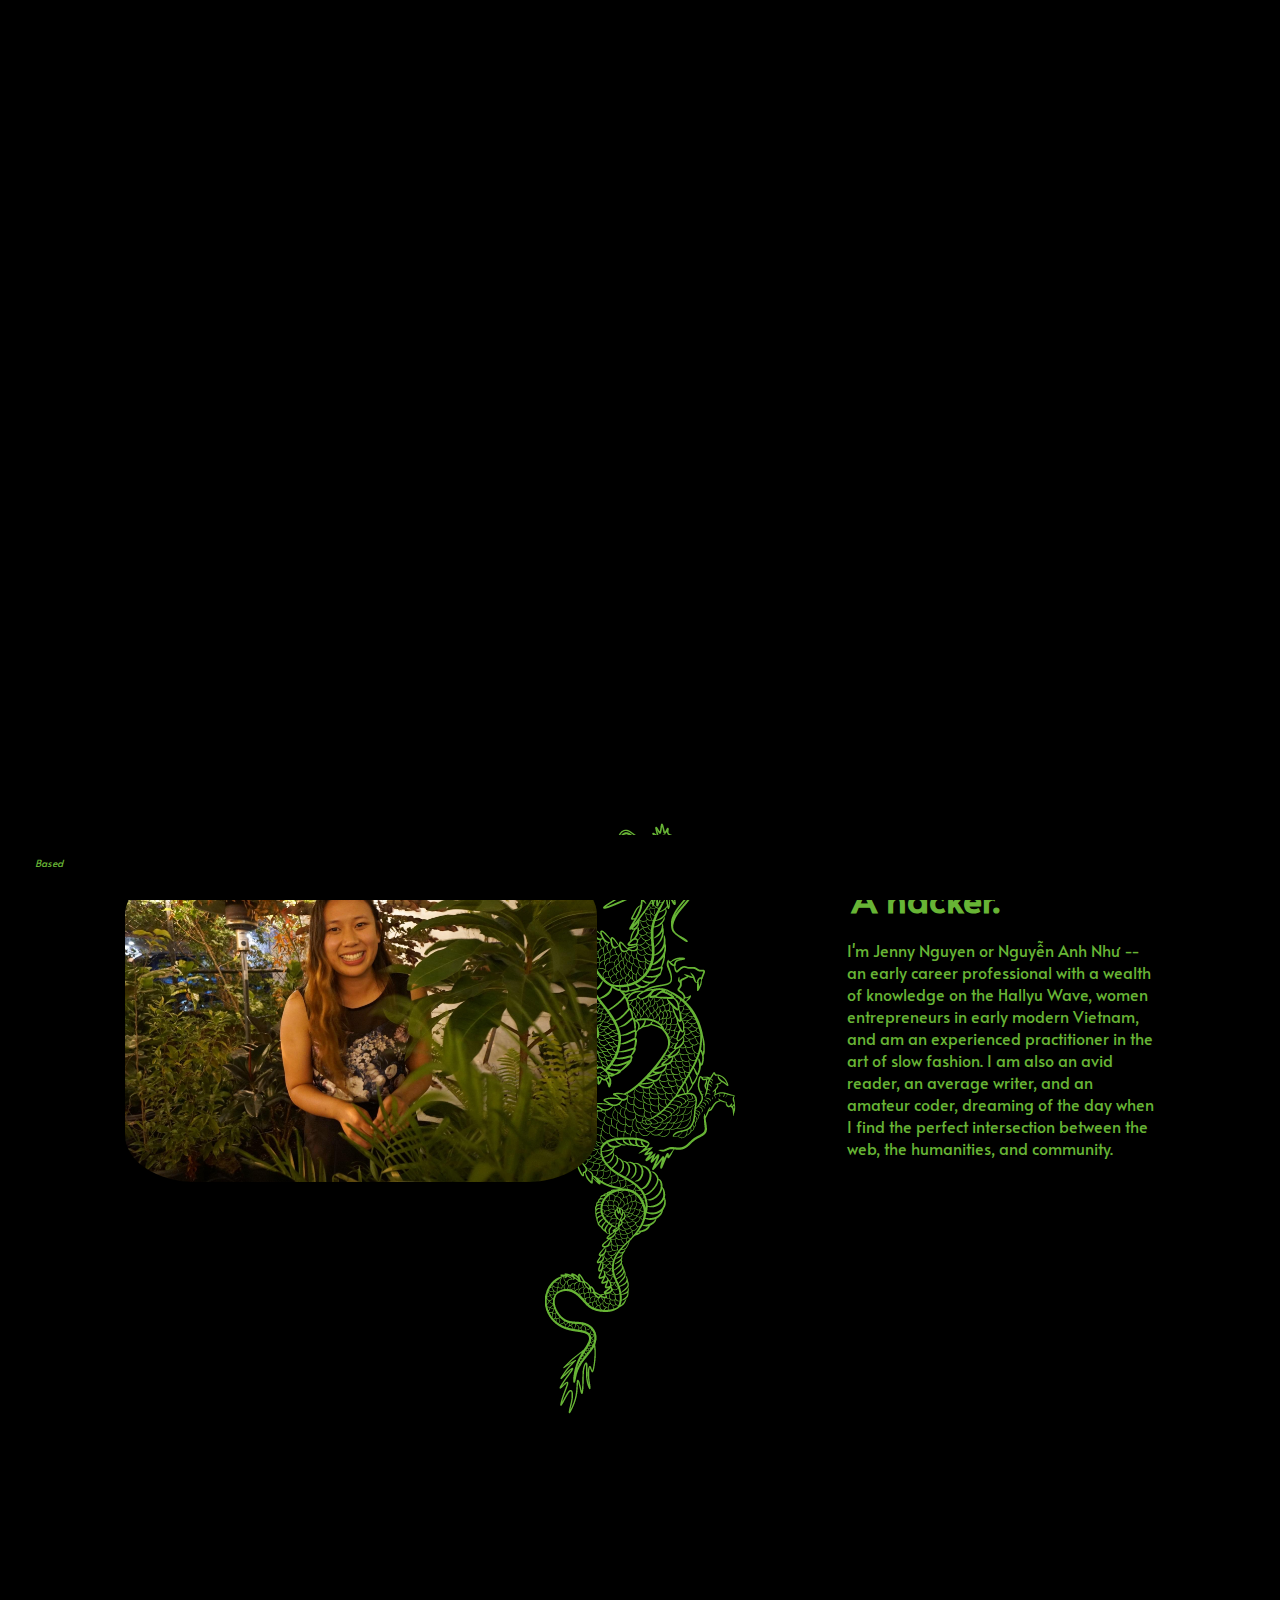
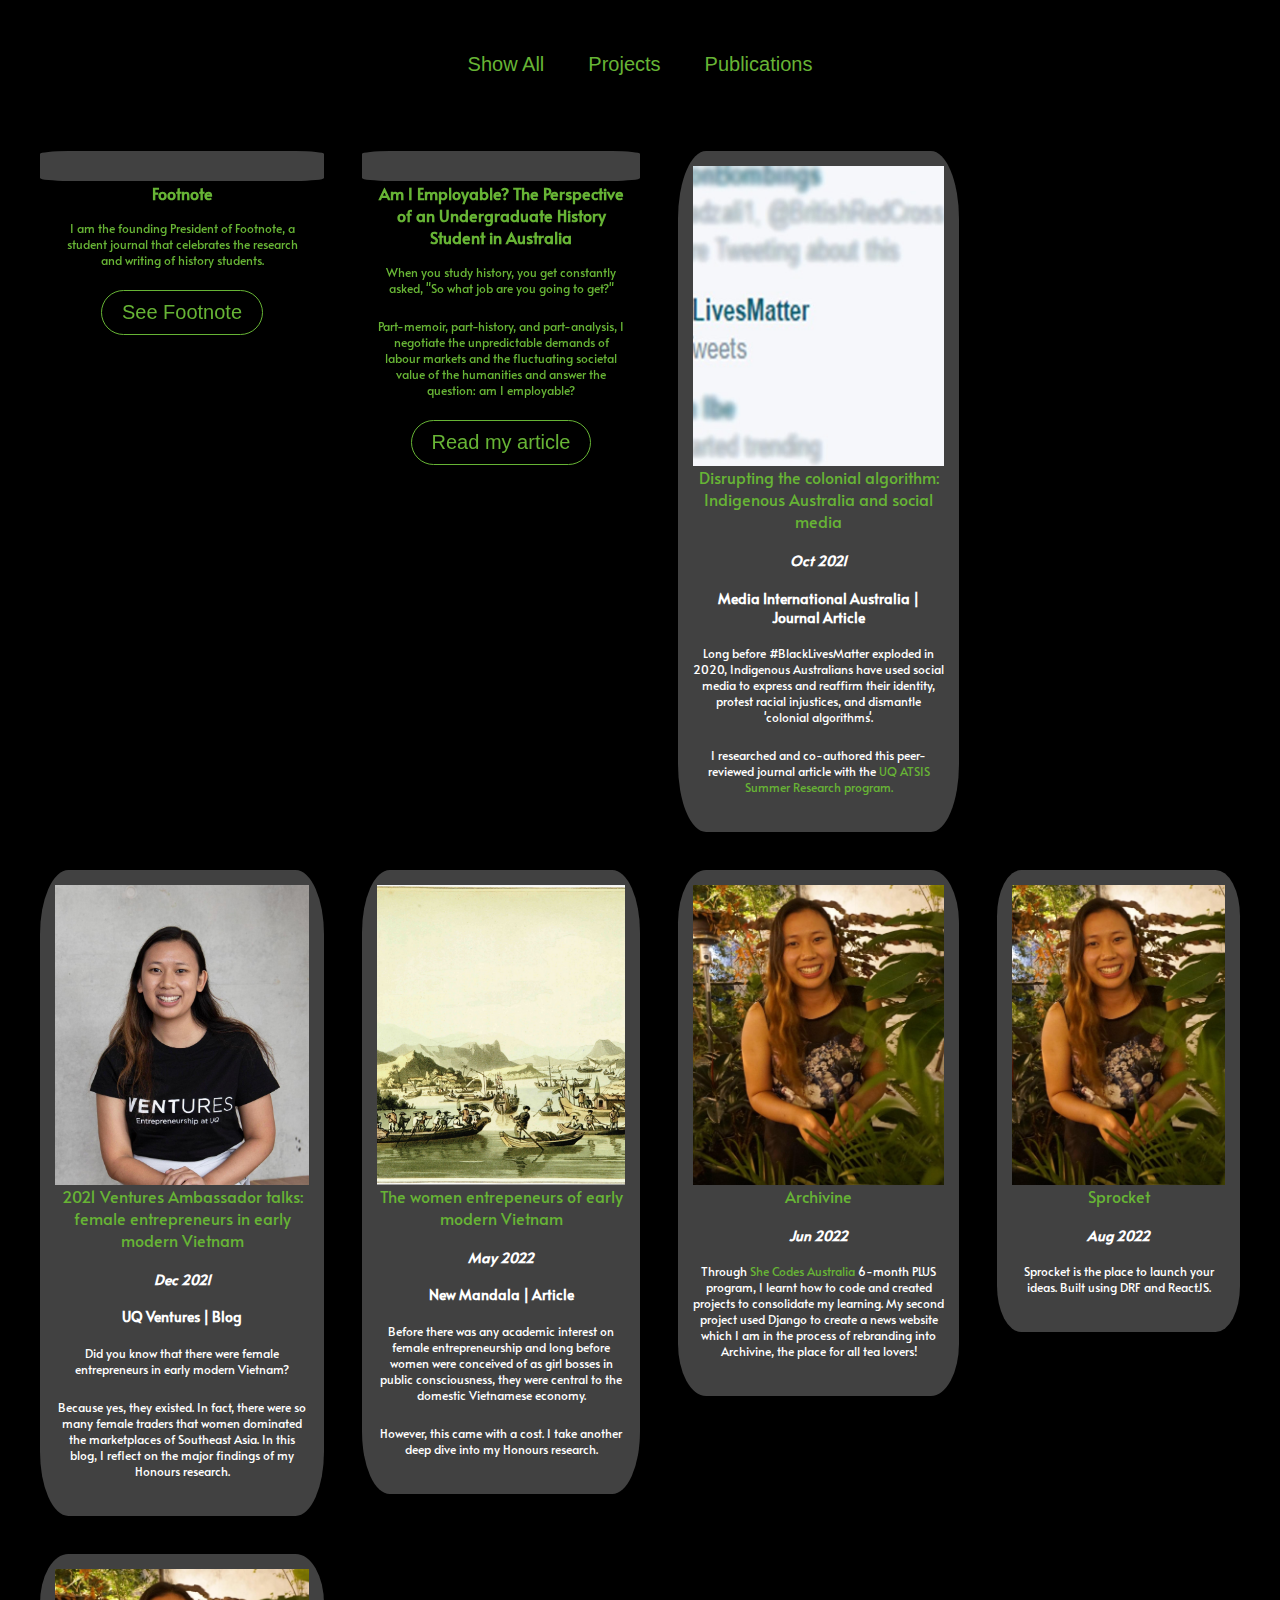
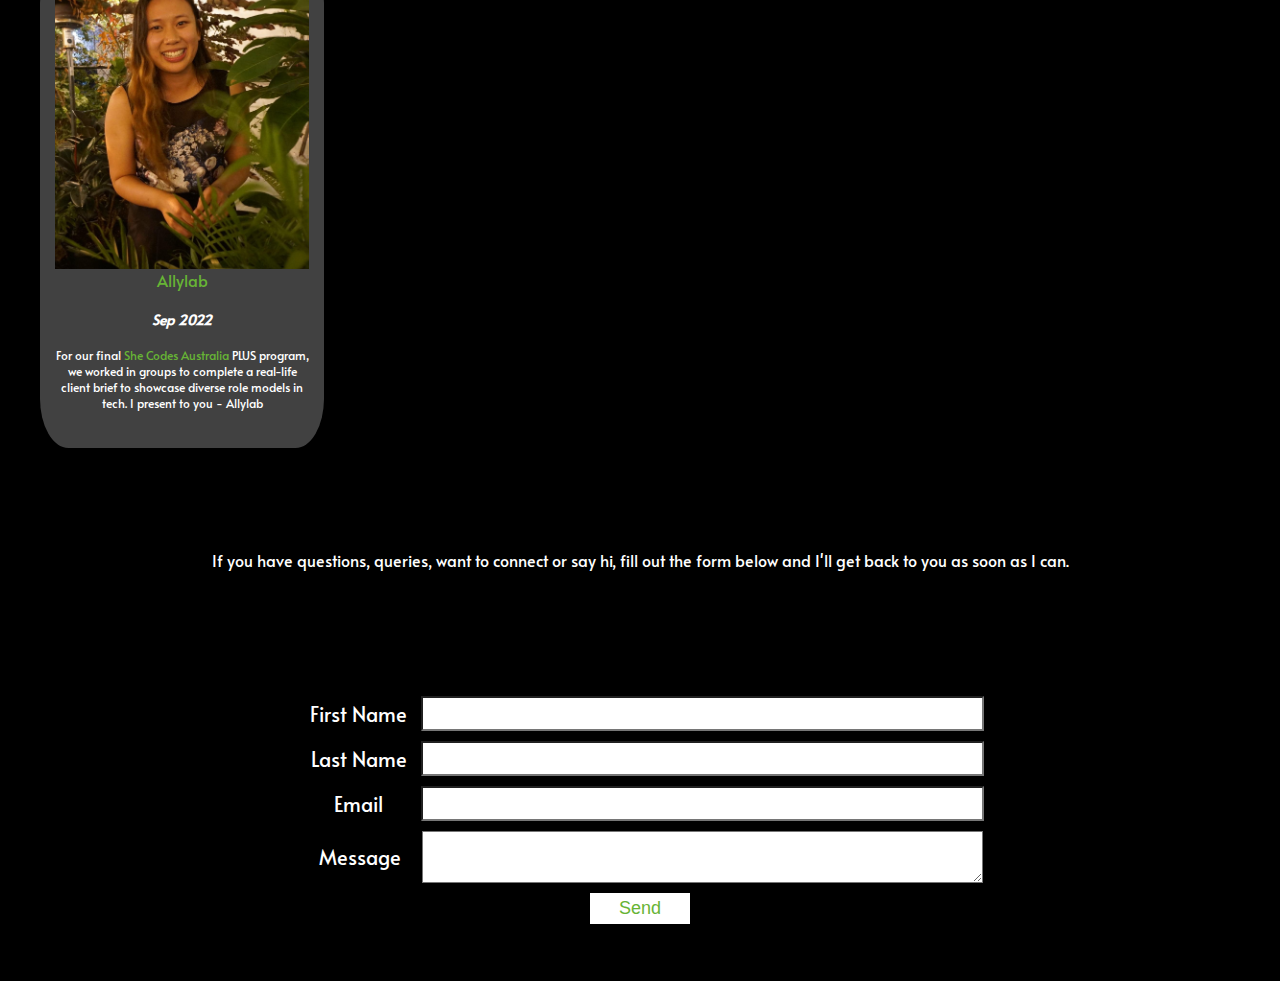
==== commit 4868d3a4: "Implement filter elements" ====
--- a/index.html
+++ b/index.html
@@ -18,7 +18,6 @@
                 <a href="./index.html#about">About</a>
                 <a href="./index.html#work">Experience</a>
                 <a href="./index.html#projects">Projects</a>
-                <a href="./index.html#publications">Publications</a>
                 <a href="./index.html#contact">Contact</a>
             </nav>
         </div>
@@ -50,61 +49,116 @@
     </section>
 
     <section id="projects">
-        <div id="projects-display">
-            <div class="individual-project">
-                <a class="timeline-title" href=""><img src="Images/IMG_3521.JPG" class="project-image" alt="Portfolio website">Portfolio</a>
-                <h4><i>Apr 2022</i></h4>
-                <p>Through <a class="paragraph-hyperlink" href="https://shecodes.com.au/">She Codes Australia</a> 6-month PLUS program, I learnt how to code and created projects to consolidate my learning. My first project was to use a mix of HTML and CSS with a smidgen of JavaScript to create my portfolio website - and you're here!</p>
-            </div>
-        <div class="individual-project">
-            <a class="timeline-title" href="https://www.footnotejournal.com"><img src="Images/footnote.jpg" class="project-image" id="image1" alt="Footnote Journal">Footnote</a>
-            <h4><i>Aug 2020 - present</i></h4>
-            <p>I am the founding President of Footnote, a student journal that celebrates the research and writing of history students. Run by a team of volunteers based at the UQ Modern History Society, Footnote publishes editions biannually and features essays from authors all around the world on a wide range of topics.</p>
+        <div id="button-container">
+            <button class="btn" onclick="filterSelection('all')">Show All</button>
+            <button class="btn" onclick="filterSelection('project')">Projects</button>
+            <button class="btn" onclick="filterSelection('publication')">Publications</button>
         </div>
-        <div class="individual-project">
-            <a class="timeline-title"><img class="project-image" id="image1">Coming Soon</a>
-            <h4><i>future dates</i></h4>
-            <h5></h5>
-            <p></p>
-        </div>
-    </section>
-    
-    <section class="publications">
-        <div>
-            <h1>Check out my writing!</h1>
-            <p>These pieces are based on the research I undertook during my years as an undergraduate history student.</p>
-        </div>
-            <div class="projects-display">
-                <div class="individual-project">
-                    <a href="https://www.footnotejournal.com/am-i-employable-the-perspective-of" class="timeline-title"><img src="Images/footnote article.webp" class="project-image" id="image2" alt="Am I Employable? The Perspective of a History Undergraduate Student in Australia">Am I Employable? The Perspective of a History Undergraduate Student in Australia</a>
-                    <h4><i>4 Apr 2021</i></h4>
-                    <h4><b>Footnote Journal | Essay</b></h4>
-                    <p>When you study history, you get constantly asked, "So what job are you going to get?"</p>
-                    <p>Part-memoir, part-history, and part-analysis, I negotiate the unpredictable demands of labour markets and the fluctuating societal value of the humanities and answer the question: am I employable?</p>
+        <div class="all-cards">
+            <div class="card project">
+                <div class="individual-card">
+                    <div class="individual-card-flip">
+                        <div class="individual-card-front">
+                            <img src="Images/footnote" class="project-image" id="image1" alt="Footnote Journal">
+                        </div>
+                        <div class="individual-card-back">
+                            <h3>Footnote</h3>
+                            <p>I am the founding President of Footnote, a student journal that celebrates the research and writing of history students.</p>
+                            <a href="https://www.footnotejournal.com"><button class="card-button">See Footnote</button></a>
+                        </div>
+                    </div>
                 </div>
             </div>
-                <div class="individual-project">
+            <div class="card project">
+                <div class="individual-card">
+                    <div class="individual-card-flip">
+                        <div class="individual-card-front">
+                            <img src="Images/footnote article.webp" class="project-image" id="image2" alt="Am I Employable? The Perspective of a History Undergraduate Student in Australia">
+                        </div>
+                        <div class="individual-card-back">
+                            <h3>Am I Employable? The Perspective of an Undergraduate History Student in Australia</h3>
+                            <p>When you study history, you get constantly asked, "So what job are you going to get?"</p>
+                            <p>Part-memoir, part-history, and part-analysis, I negotiate the unpredictable demands of labour markets and the fluctuating societal value of the humanities and answer the question: am I employable?</p>
+                            <a href="https://www.footnotejournal.com/am-i-employable-the-perspective-of"><button class="card-button">Read my article</button></a>
+                        </div>
+                    </div>
+                </div>
+            </div>
+            <div class="card publication">
+                <div class="individual-card">
                     <a href="https://journals.sagepub.com/doi/10.1177/1329878X211038286" class="timeline-title"><img src="Images/blacklivesmatter.jpeg" class="project-image" id="image3" alt="Disrupting the colonial algorithm: Indigenous Australia and social media">Disrupting the colonial algorithm: Indigenous Australia and social media</a>
-                    <h4><i>6 Oct 2021</i></h4>
+                    <h4><i>Oct 2021</i></h4>
                     <h4><b>Media International Australia | Journal Article</b></h4>
                     <p>Long before #BlackLivesMatter exploded in 2020, Indigenous Australians have used social media to express and reaffirm their identity, protest racial injustices, and dismantle 'colonial algorithms'.</p>
                     <p>I researched and co-authored this peer-reviewed journal article with the <a class="paragraph-hyperlink" href="https://atsis.uq.edu.au/indigenous-research/summer-and-winter-research-projects">UQ ATSIS Summer Research</href> program.</p>
                 </div>
-                <div class="individual-project">
+            </div>
+            <div class="card publication">
+                <div class="individual-card">
                     <a href="https://ventures.uq.edu.au/blog/2021/12/2021-ventures-ambassador-talks-female-entrepreneurs-early-modern-vietnam" class="timeline-title"><img src="Images/ventures.jpeg" class="project-image" id="image1" alt="2021 Ventures Ambassador talks: female entrepreneurs in early modern Vietnam">2021 Ventures Ambassador talks: female entrepreneurs in early modern Vietnam</a>
-                    <h4><i>8 Dec 2021</i></h4>
+                    <h4><i>Dec 2021</i></h4>
                     <h4><b>UQ Ventures | Blog</b></h4>
                     <p>Did you know that there were female entrepreneurs in early modern Vietnam?</p>
                     <p>Because yes, they existed. In fact, there were so many female traders that women dominated the marketplaces of Southeast Asia. In this blog, I reflect on the major findings of my Honours research.</p>
                 </div>
-                <div class="individual-project">
+            </div>
+            <div class="card publication">
+                <div class="individual-card">
                     <a href="https://www.newmandala.org/the-women-entrepreneurs-of-early-modern-vietnam/" class="timeline-title"><img src="Images/New Mandala.png" class="project-image" id="image1" alt="The women entrepreneurs of early modern Vietnam">The women entrepeneurs of early modern Vietnam</a>
-                    <h4><i>4 May 2022</i></h4>
+                    <h4><i>May 2022</i></h4>
                     <h4><b>New Mandala | Article</b></h4>
                     <p>Before there was any academic interest on female entrepreneurship and long before women were conceived of as girl bosses in public consciousness, they were central to the domestic Vietnamese economy.</p>
                     <p>However, this came with a cost. I take another deep dive into my Honours research.</p>
                 </div>
             </div>
+            <div class="card project">
+                <div class="individual-card">
+                    <a class="timeline-title"><img src="Images/IMG_3521.JPG" class="project-image" alt="Archivine">Archivine</a>
+                    <h4><i>Jun 2022</i></h4>
+                    <p>Through <a class="paragraph-hyperlink" href="https://shecodes.com.au/">She Codes Australia</a> 6-month PLUS program, I learnt how to code and created projects to consolidate my learning. My second project used Django to create a news website which I am in the process of rebranding into Archivine, the place for all tea lovers!</p>
+                </div>
+            </div>
+            <div class="card project">
+                <div class="individual-card">
+                    <a class="timeline-title"><img src="Images/IMG_3521.JPG" class="project-image" alt="Sprocket">Sprocket</a>
+                    <h4><i>Aug 2022</i></h4>
+                    <p>Sprocket is the place to launch your ideas. Built using DRF and ReactJS.</p>
+                </div>
+            </div>
+            <div class="card project">
+                <div class="individual-card">
+                    <a class="timeline-title"><img src="Images/IMG_3521.JPG" class="project-image" alt="Archivine">Allylab</a>
+                    <h4><i>Sep 2022</i></h4>
+                    <p>For our final <a class="paragraph-hyperlink" href="https://shecodes.com.au/">She Codes Australia</a> PLUS program, we worked in groups to complete a real-life client brief to showcase diverse role models in tech. I present to you - Allylab </p>
+                </div>
+            </div>
+        </div>
+    </section>
+    
+    <section class="contact">
+        <p id="form-description">If you have questions, queries, want to connect or say hi, fill out the form below and I'll get back to you as soon as I can.</p>
+        <form action="https://formspree.io/f/xbjwzveg" method="post">
+        <div class="form-item">
+            <label for="first-name">First Name</label>
+            <input type="text" id="name" name="first-name">
+        </div>
+        <div class="form-item">
+            <label for="last-name">Last Name</label>
+            <input type="text" id="name" name="last-name">
+        </div>
+        <div class="form-item">
+            <label for="mail">Email</label>
+            <input type="email" id="mail" name="email">
+        </div>
+        <div class="form-item">
+            <label for="message">Message</label>
+            <textarea id="message" name="message"></textarea>
+        </div>
+        <div class="form-item">
+            <button type="submit">Send</button>
+        </div>
+        </div>
+        </form>
     </section>
 
 </body>
--- a/styles.css
+++ b/styles.css
@@ -18,8 +18,12 @@
     color: #67b435;
 }
 
-a:hover {
+a:hover, button:hover, nav a:focus, button:focus {
     color: white;
+    border: 1px solid #67b435;
+    border-radius: 24px;
+    background-color: rgba(188, 188, 188, 0.345);
+
 }
 
 /* Home Dragon */
@@ -62,14 +66,14 @@
 }
 
 nav a {
-    padding: 20px;
+    padding: 10px 20px;
 }
 
 .bottomnav {
     background-color: black;
     position: fixed;
     bottom: 0;
-    padding: 10px;
+    padding: 0 10px 10px 10px;
     width: 96%;
     display: flex;
     justify-content: space-between;
@@ -83,6 +87,7 @@
     color: #67b435;
     display: flex;
     align-items: center;
+    justify-content: flex-start;
 }
 
 #vietnamese {
@@ -107,9 +112,13 @@
 #about {
     display: grid;
     grid-template-columns: auto auto;
-    padding: 250px;
-    gap: 50px;
-    height: 320px;
+    padding: 175px 100px;
+    gap: 250px;
+    height: 500px;
+    background-image: url(Images/dragon.png);
+    background-repeat: no-repeat;
+    background-size: auto;
+    background-position: center;
 }
 
 #introduction {
@@ -129,19 +138,81 @@
 }
 
 /* Projects */
-#projects-display {
+
+/* Filter */
+#button-container {
+    padding: 100px 0 50px 0;
+}
+
+button {
+    padding: 10px 20px;
+    cursor: pointer;
+    color: #67b435;
+    background-color: black;
+    font-size: 20px;
+    border: none;
+}
+
+button.active {
+    background-color: rgba(188, 188, 188, 0.345);
+    color: white;
+}
+
+.all-cards {
     display: grid;
-    grid-template-columns: auto auto auto;
+    grid-template-columns: auto auto auto auto;
     width: 100%;
-    gap: 25px;
-}
-
-.individual-project {
+    gap: 8px;
+}
+
+.card {
+    float: left;
+    display: none;
+}
+
+.all-cards:after {
+    content: '';
+    display: table;
+    clear: both;
+}
+
+.show {
+    display: block;
+}
+
+/* Flip cards */
+.individual-card {
     background-color: rgba(188, 188, 188, 0.345);
     padding: 15px;
     margin: 15px;
-    display: inline-block;
+    border-radius: 10%;
+}
+
+.individual-card-flip {
     position: relative;
+    width: 100%;
+    height: 100%;
+    text-align: center;
+    transition: transform 0.8s;
+    transform-style: preserve-3d;
+}
+
+.individual-card:hover, .individual-card-flip {
+    transform: rotateY(180deg);
+}
+
+.individual-card-front, .individual-card-back {
+    position: absolute;
+    width: 100%;
+    height: 100%;
+    -webkit-backface-visibility: hidden; /* Safari */
+    backface-visibility: hidden;
+}
+
+.individual-card-back {
+    background-color: rgba(188, 188, 188, 0.345);
+    color: #67b435;
+    transform: rotateY(180deg);
 }
 
 .project-image {
@@ -159,6 +230,24 @@
     text-decoration: none;
 }
 
+#projects h3 {
+    font-size: 16px;
+}
+
+#projects h4 {
+    font-size: 14px;
+}
+
+#projects p {
+    font-size: 12px;
+    font-weight: lighter;
+    padding-bottom: 10px;
+}
+
+.card-button {
+    border-radius: 24px;
+    border: 1px solid #67b435;
+}
 
 /* Contact*/
 form {
@@ -203,7 +292,6 @@
     background-color: grey;
 }
 
-/* Footer */
 
 
 /* Media Queries (Mobile devices) */
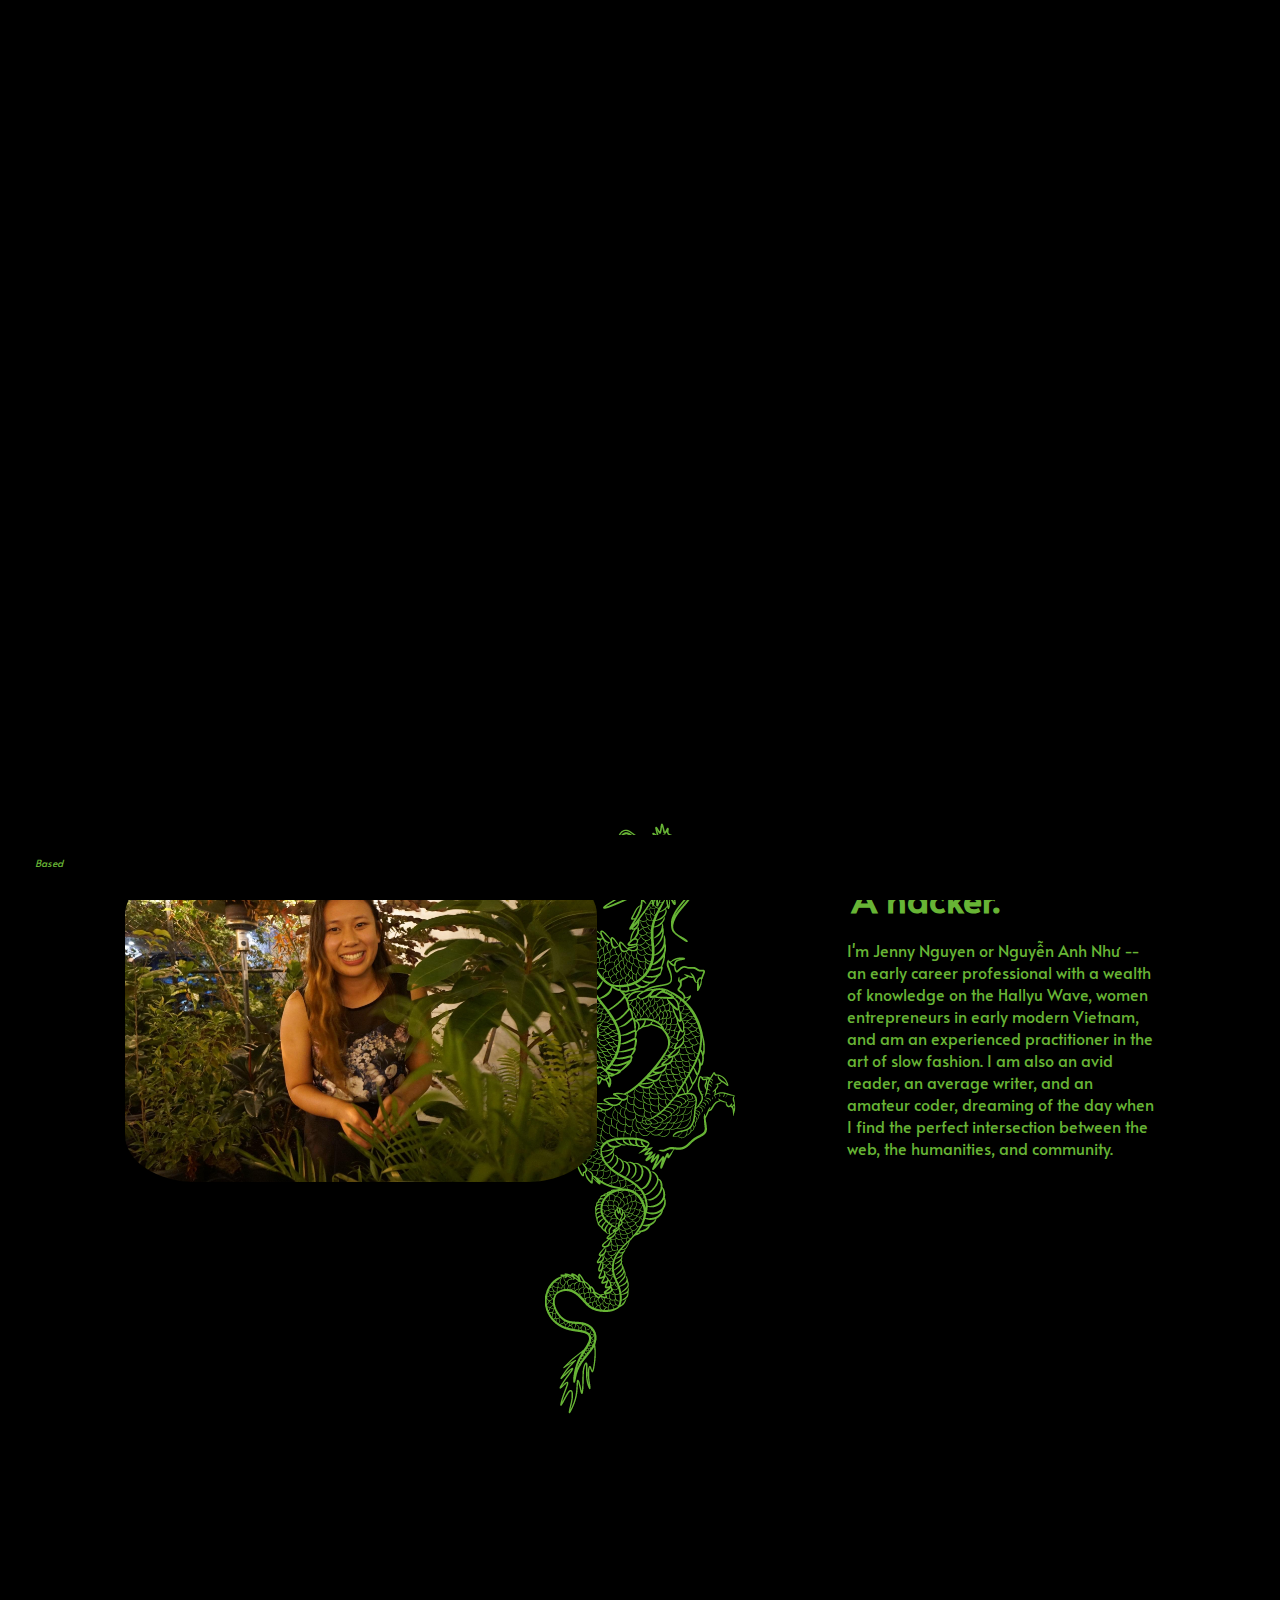
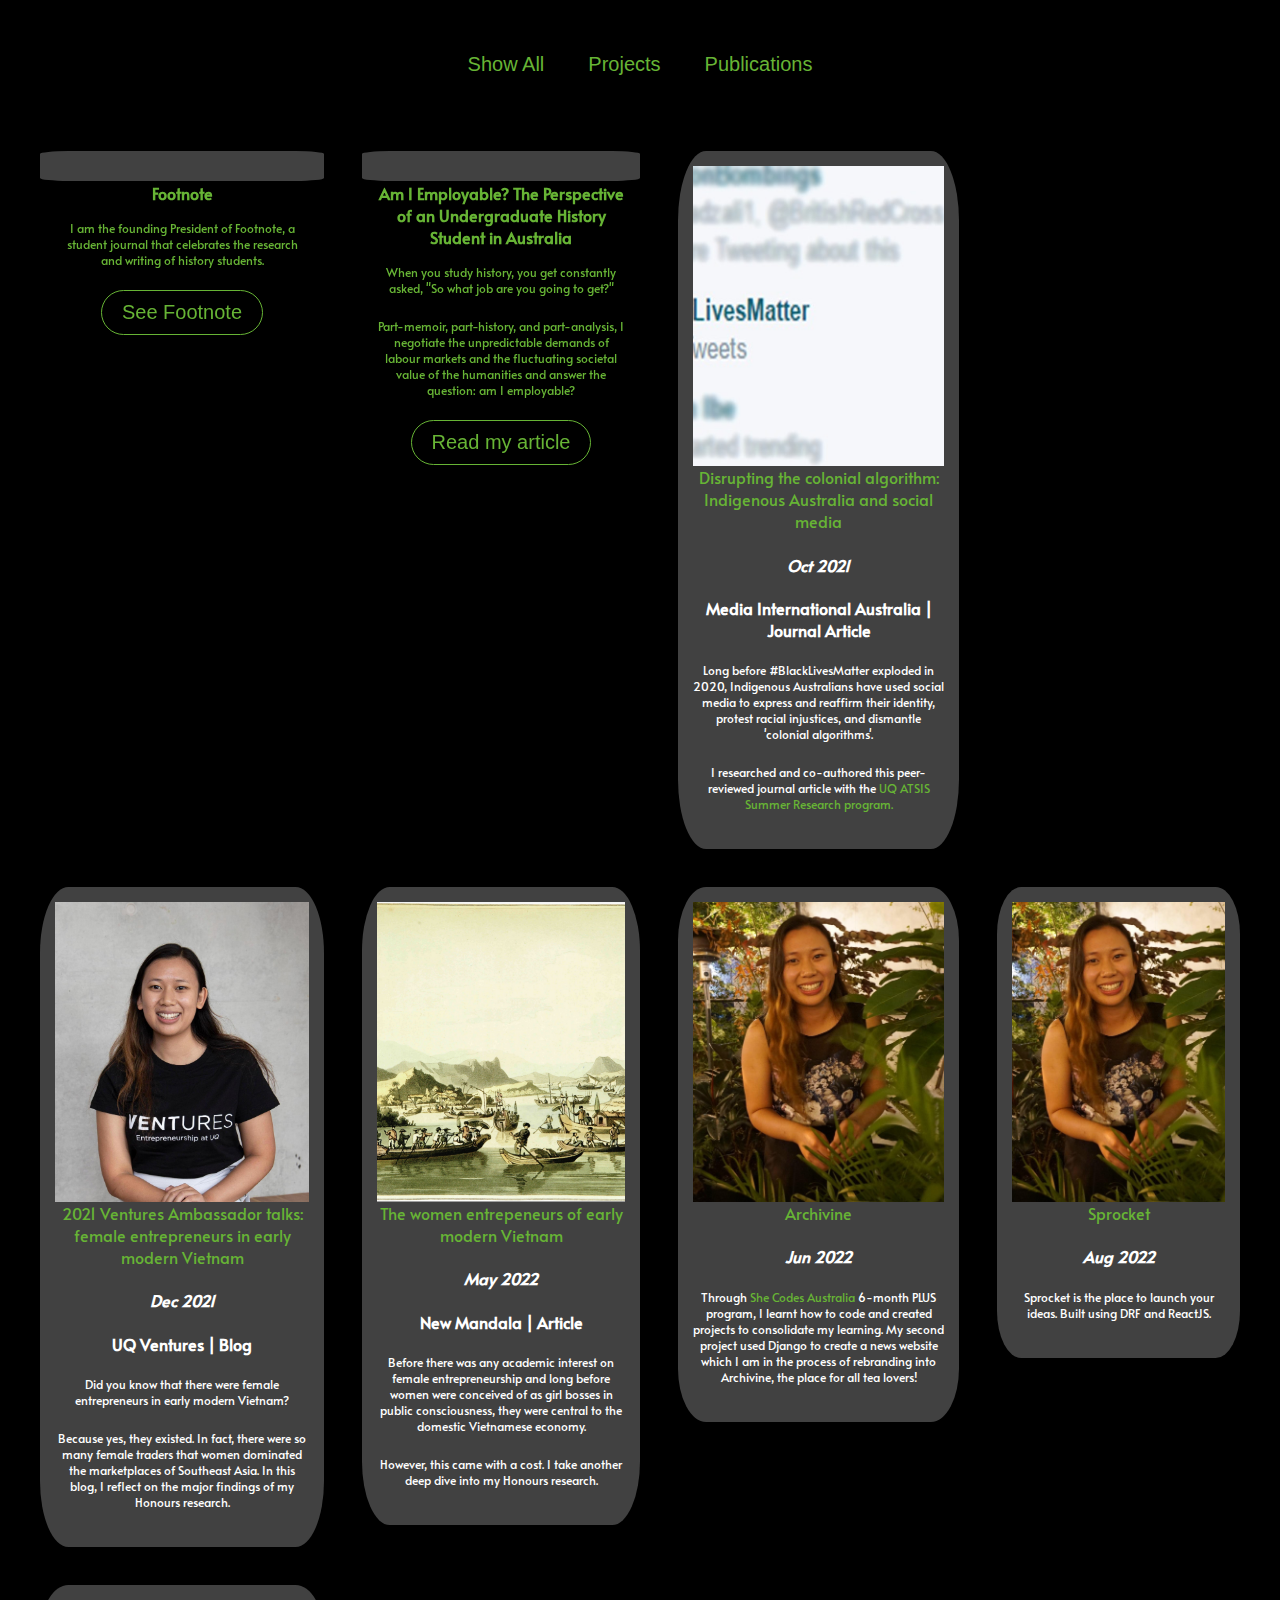
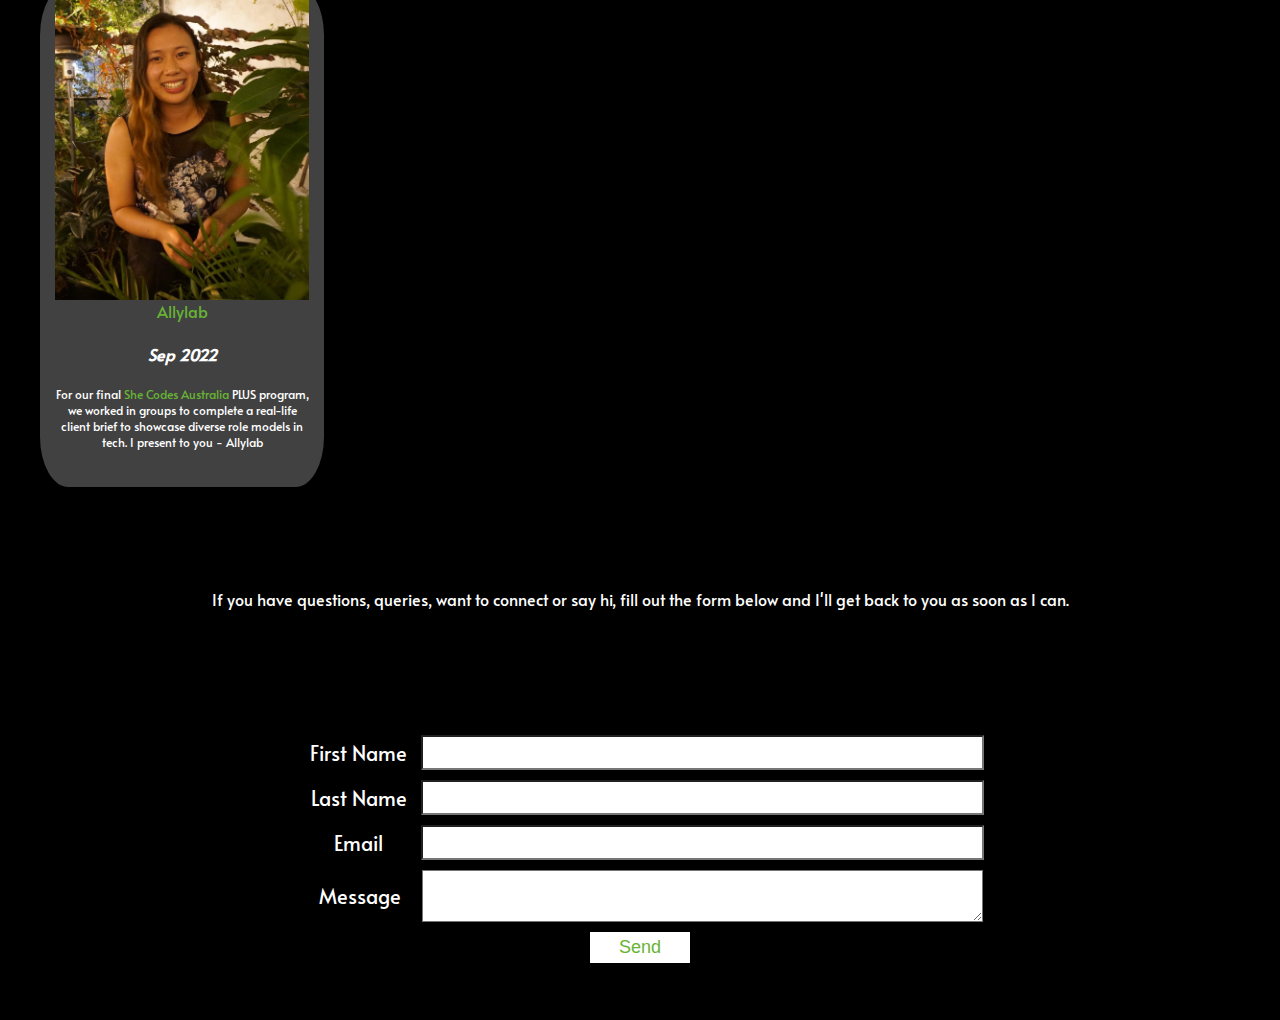
==== commit d6c567e0: "Amend button container" ====
--- a/index.html
+++ b/index.html
@@ -59,7 +59,7 @@
                 <div class="individual-card">
                     <div class="individual-card-flip">
                         <div class="individual-card-front">
-                            <img src="Images/footnote" class="project-image" id="image1" alt="Footnote Journal">
+                            <img src="" class="project-image" id="image1" alt="Footnote Journal">
                         </div>
                         <div class="individual-card-back">
                             <h3>Footnote</h3>
--- a/styles.css
+++ b/styles.css
@@ -234,10 +234,6 @@
     font-size: 16px;
 }
 
-#projects h4 {
-    font-size: 14px;
-}
-
 #projects p {
     font-size: 12px;
     font-weight: lighter;
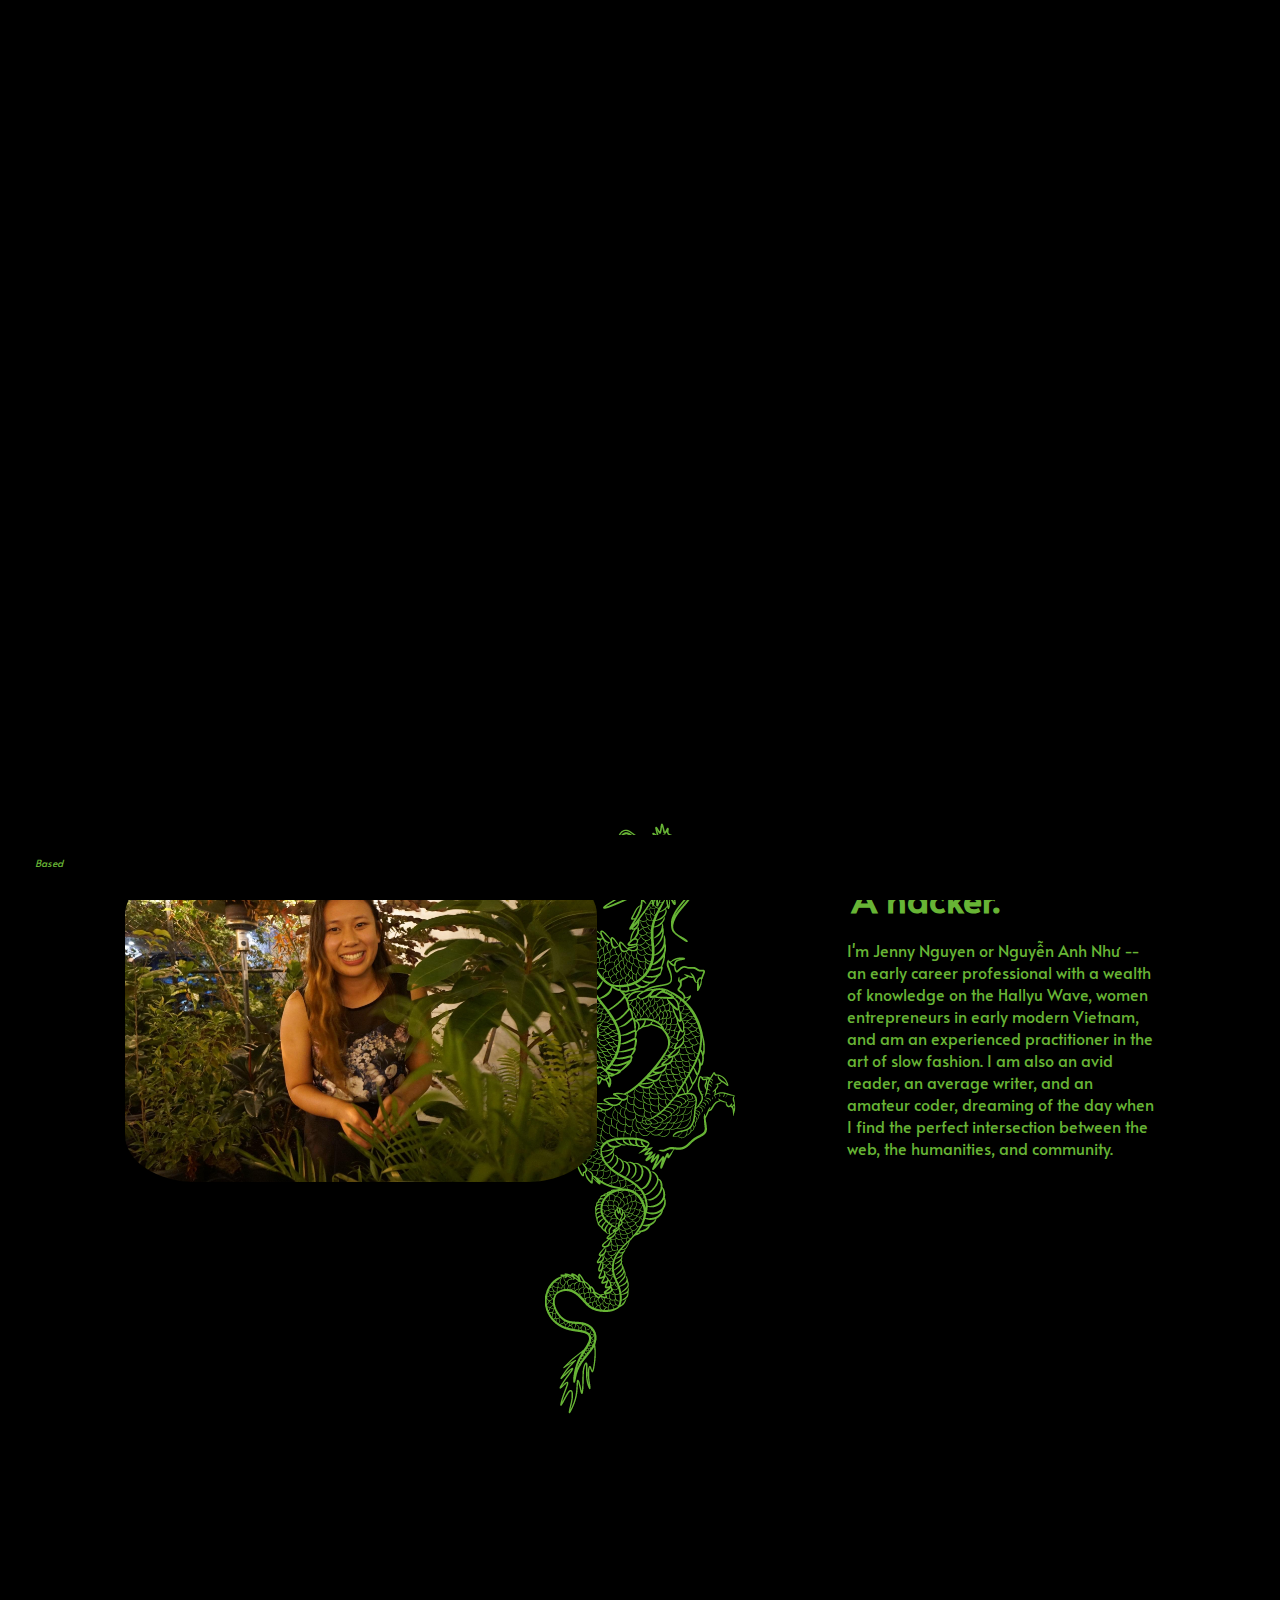
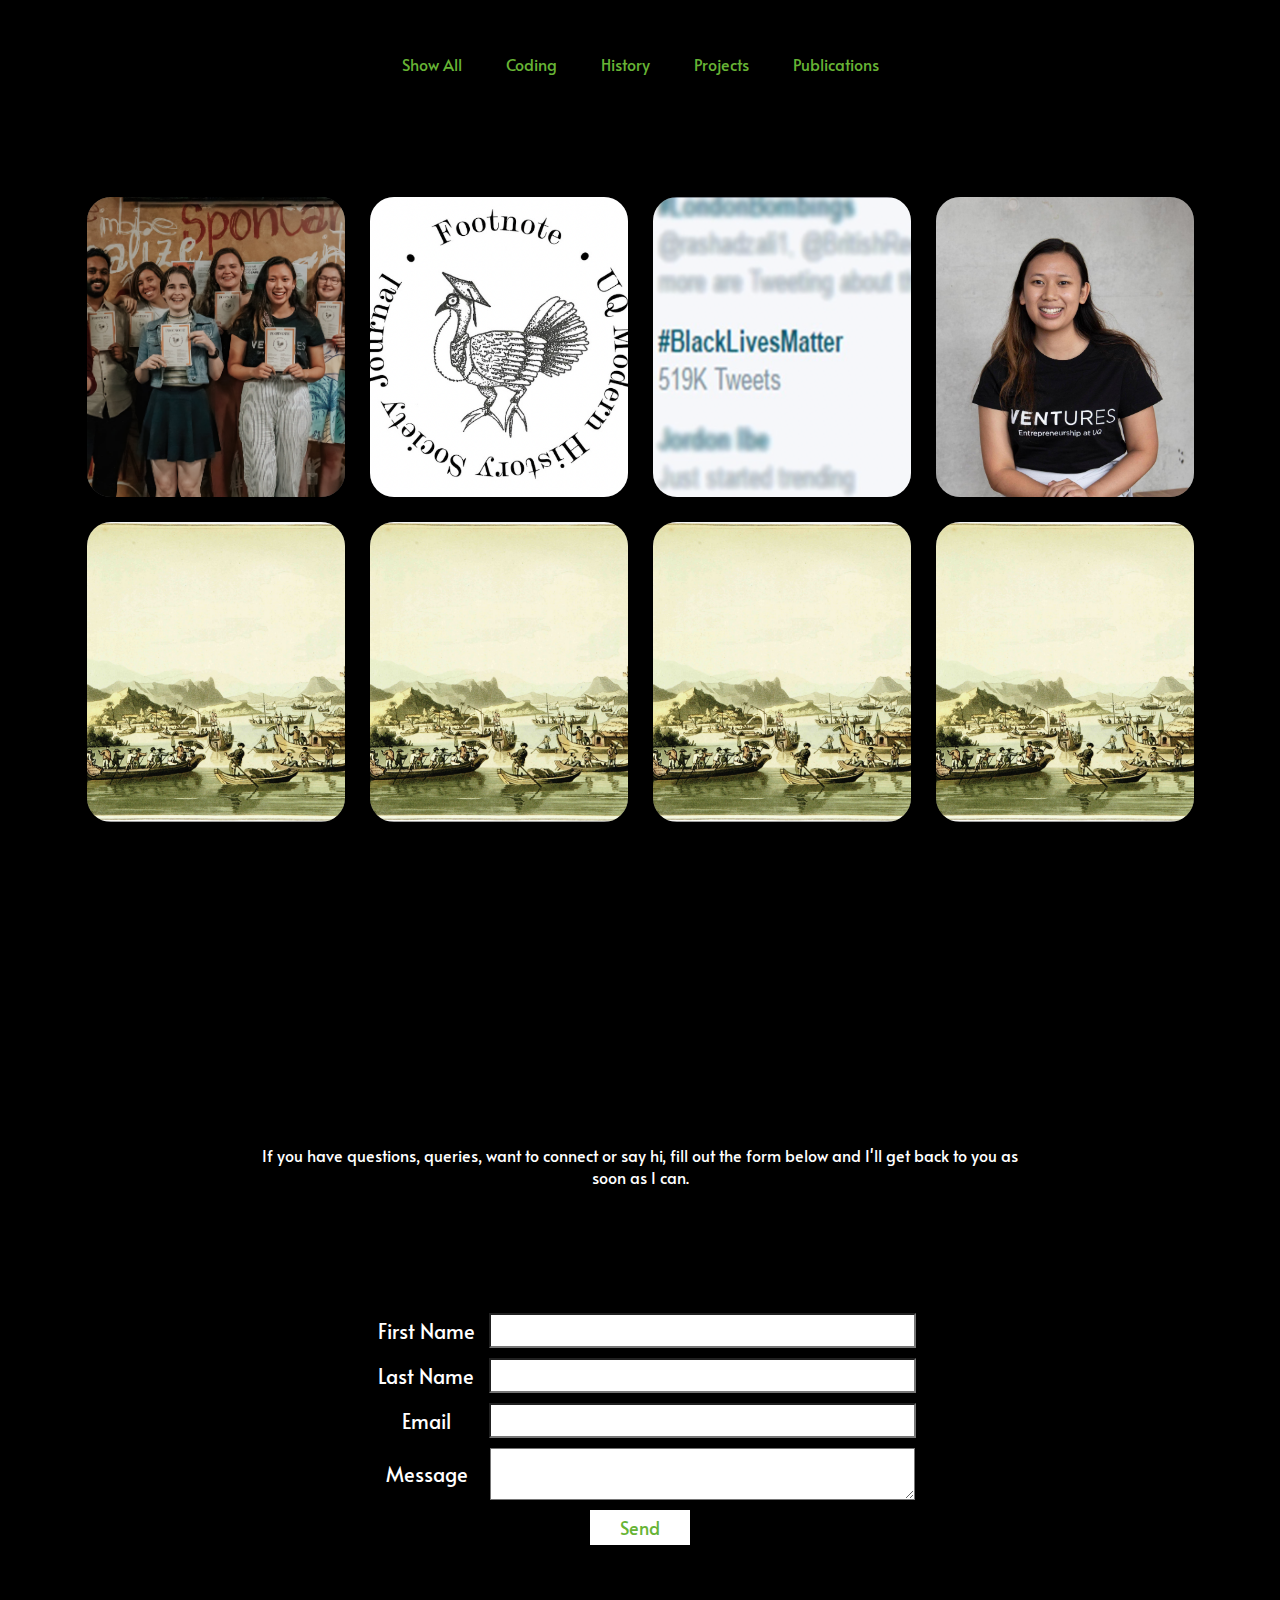
==== commit cd109067: "Added Flip Cards to Projects" ====
--- a/index.html
+++ b/index.html
@@ -51,17 +51,19 @@
     <section id="projects">
         <div id="button-container">
             <button class="btn" onclick="filterSelection('all')">Show All</button>
+            <button class="btn" onclick="filterSelection('coding')">Coding</button>
+            <button class="btn" onclick="filterSelection('history')">History</button>
             <button class="btn" onclick="filterSelection('project')">Projects</button>
             <button class="btn" onclick="filterSelection('publication')">Publications</button>
         </div>
         <div class="all-cards">
-            <div class="card project">
-                <div class="individual-card">
-                    <div class="individual-card-flip">
-                        <div class="individual-card-front">
-                            <img src="" class="project-image" id="image1" alt="Footnote Journal">
-                        </div>
-                        <div class="individual-card-back">
+            <div class="card project history">
+                <div class="flip-card">
+                    <div class="flip-card-inner">
+                        <div class="flip-card-front">
+                            <img src="Images/footnote2.jpg" class="project-image" alt="Footnote Journal logo">
+                        </div>
+                        <div class="flip-card-back">
                             <h3>Footnote</h3>
                             <p>I am the founding President of Footnote, a student journal that celebrates the research and writing of history students.</p>
                             <a href="https://www.footnotejournal.com"><button class="card-button">See Footnote</button></a>
@@ -69,13 +71,13 @@
                     </div>
                 </div>
             </div>
-            <div class="card project">
-                <div class="individual-card">
-                    <div class="individual-card-flip">
-                        <div class="individual-card-front">
-                            <img src="Images/footnote article.webp" class="project-image" id="image2" alt="Am I Employable? The Perspective of a History Undergraduate Student in Australia">
-                        </div>
-                        <div class="individual-card-back">
+            <div class="card publication history">
+                <div class="flip-card">
+                    <div class="flip-card-inner">
+                        <div class="flip-card-front">
+                            <img src="Images/footnote_logo.png" class="project-image" id="image2" alt="Am I Employable? The Perspective of a History Undergraduate Student in Australia">
+                        </div>
+                        <div class="flip-card-back">
                             <h3>Am I Employable? The Perspective of an Undergraduate History Student in Australia</h3>
                             <p>When you study history, you get constantly asked, "So what job are you going to get?"</p>
                             <p>Part-memoir, part-history, and part-analysis, I negotiate the unpredictable demands of labour markets and the fluctuating societal value of the humanities and answer the question: am I employable?</p>
@@ -85,57 +87,96 @@
                 </div>
             </div>
             <div class="card publication">
-                <div class="individual-card">
-                    <a href="https://journals.sagepub.com/doi/10.1177/1329878X211038286" class="timeline-title"><img src="Images/blacklivesmatter.jpeg" class="project-image" id="image3" alt="Disrupting the colonial algorithm: Indigenous Australia and social media">Disrupting the colonial algorithm: Indigenous Australia and social media</a>
-                    <h4><i>Oct 2021</i></h4>
-                    <h4><b>Media International Australia | Journal Article</b></h4>
-                    <p>Long before #BlackLivesMatter exploded in 2020, Indigenous Australians have used social media to express and reaffirm their identity, protest racial injustices, and dismantle 'colonial algorithms'.</p>
-                    <p>I researched and co-authored this peer-reviewed journal article with the <a class="paragraph-hyperlink" href="https://atsis.uq.edu.au/indigenous-research/summer-and-winter-research-projects">UQ ATSIS Summer Research</href> program.</p>
-                </div>
-            </div>
-            <div class="card publication">
-                <div class="individual-card">
-                    <a href="https://ventures.uq.edu.au/blog/2021/12/2021-ventures-ambassador-talks-female-entrepreneurs-early-modern-vietnam" class="timeline-title"><img src="Images/ventures.jpeg" class="project-image" id="image1" alt="2021 Ventures Ambassador talks: female entrepreneurs in early modern Vietnam">2021 Ventures Ambassador talks: female entrepreneurs in early modern Vietnam</a>
-                    <h4><i>Dec 2021</i></h4>
-                    <h4><b>UQ Ventures | Blog</b></h4>
-                    <p>Did you know that there were female entrepreneurs in early modern Vietnam?</p>
-                    <p>Because yes, they existed. In fact, there were so many female traders that women dominated the marketplaces of Southeast Asia. In this blog, I reflect on the major findings of my Honours research.</p>
-                </div>
-            </div>
-            <div class="card publication">
-                <div class="individual-card">
-                    <a href="https://www.newmandala.org/the-women-entrepreneurs-of-early-modern-vietnam/" class="timeline-title"><img src="Images/New Mandala.png" class="project-image" id="image1" alt="The women entrepreneurs of early modern Vietnam">The women entrepeneurs of early modern Vietnam</a>
-                    <h4><i>May 2022</i></h4>
-                    <h4><b>New Mandala | Article</b></h4>
-                    <p>Before there was any academic interest on female entrepreneurship and long before women were conceived of as girl bosses in public consciousness, they were central to the domestic Vietnamese economy.</p>
-                    <p>However, this came with a cost. I take another deep dive into my Honours research.</p>
-                </div>
-            </div>
-            <div class="card project">
-                <div class="individual-card">
-                    <a class="timeline-title"><img src="Images/IMG_3521.JPG" class="project-image" alt="Archivine">Archivine</a>
-                    <h4><i>Jun 2022</i></h4>
-                    <p>Through <a class="paragraph-hyperlink" href="https://shecodes.com.au/">She Codes Australia</a> 6-month PLUS program, I learnt how to code and created projects to consolidate my learning. My second project used Django to create a news website which I am in the process of rebranding into Archivine, the place for all tea lovers!</p>
-                </div>
-            </div>
-            <div class="card project">
-                <div class="individual-card">
-                    <a class="timeline-title"><img src="Images/IMG_3521.JPG" class="project-image" alt="Sprocket">Sprocket</a>
-                    <h4><i>Aug 2022</i></h4>
-                    <p>Sprocket is the place to launch your ideas. Built using DRF and ReactJS.</p>
-                </div>
-            </div>
-            <div class="card project">
-                <div class="individual-card">
-                    <a class="timeline-title"><img src="Images/IMG_3521.JPG" class="project-image" alt="Archivine">Allylab</a>
-                    <h4><i>Sep 2022</i></h4>
-                    <p>For our final <a class="paragraph-hyperlink" href="https://shecodes.com.au/">She Codes Australia</a> PLUS program, we worked in groups to complete a real-life client brief to showcase diverse role models in tech. I present to you - Allylab </p>
-                </div>
-            </div>
-        </div>
+                <div class="flip-card">
+                    <div class="flip-card-inner">
+                        <div class="flip-card-front">
+                            <img src="Images/blacklivesmatter.png" class="project-image" id="image3" alt="Disrupting the colonial algorithm: Indigenous Australia and social media">
+                        </div>
+                        <div class="flip-card-back">
+                            <h3>Disrupting the colonial algorithm: Indigenous Australia and social media</h3>
+                            <p>Long before #BlackLivesMatter exploded in 2020, Indigenous Australians have used social media to express and reaffirm their identity, protest racial injustices, and dismantle 'colonial algorithms'.</p>
+                            <p>I researched and co-authored this peer-reviewed journal article with the <a class="paragraph-hyperlink" href="https://atsis.uq.edu.au/indigenous-research/summer-and-winter-research-projects">UQ ATSIS Summer Research</href> program.</p>
+                            <a href="https://www.footnotejournal.com/am-i-employable-the-perspective-of"><button class="card-button">Read my article</button></a>
+                        </div>
+                    </div>
+                </div>
+            </div>
+            <div class="card publication history">
+                <div class="flip-card">
+                    <div class="flip-card-inner">
+                        <div class="flip-card-front">
+                            <img src="Images/ventures.jpeg" class="project-image" alt="2021 Ventures Ambassador talks: female entrepreneurs in early modern Vietnam">
+                        </div>
+                        <div class="flip-card-back">
+                            <h3>2021 Ventures Ambassador talks: female entrepreneurs in early modern Vietnam</h3>
+                            <p>Did you know that there were female entrepreneurs in early modern Vietnam?</p>
+                            <p>Because yes, they existed. In fact, there were so many female traders that women dominated the marketplaces of Southeast Asia. In this blog, I reflect on the major findings of my Honours research.</p>
+                            <a href="https://ventures.uq.edu.au/blog/2021/12/2021-ventures-ambassador-talks-female-entrepreneurs-early-modern-vietnam"><button class="card-button">Read my blog</button></a>
+                        </div>
+                    </div>
+                </div>
+            </div>
+            <div class="card publication history">
+                <div class="flip-card">
+                    <div class="flip-card-inner">
+                        <div class="flip-card-front">
+                            <img src="Images/New Mandala.png" class="project-image" alt="The women entrepreneurs of early modern Vietnam">
+                        </div>
+                        <div class="flip-card-back">
+                            <h3>The women entrepreneurs in early modern Vietnam</h3>
+                            <p>Before there was any academic interest on female entrepreneurship and long before women were conceived of as girl bosses in public consciousness, they were central to the domestic Vietnamese economy.</p>
+                            <p>However, this came with a cost. I take another deep dive into my Honours research.</p>
+                            <a href="https://ventures.uq.edu.au/blog/2021/12/2021-ventures-ambassador-talks-female-entrepreneurs-early-modern-vietnam"><button class="card-button">Read my article</button></a>
+                        </div>
+                    </div>
+                </div>
+            </div>
+            <div class="card project history coding">
+                <div class="flip-card">
+                    <div class="flip-card-inner">
+                        <div class="flip-card-front">
+                            <img src="Images/New Mandala.png" class="project-image" alt="Archivine logo">
+                        </div>
+                        <div class="flip-card-back">
+                            <h3>Archivine</h3>
+                            <p>Through <a class="paragraph-hyperlink" href="https://shecodes.com.au/">She Codes Australia</a> 6-month PLUS program, I learnt how to code and created projects to consolidate my learning. My second project used Django to create a news website which I am in the process of rebranding into Archivine, the place for all tea lovers!</p>
+                            <a href=""><button class="card-button">Join Archivine</button></a>
+                        </div>
+                    </div>
+                </div>
+            </div>
+            <div class="card project coding">
+                <div class="flip-card">
+                    <div class="flip-card-inner">
+                        <div class="flip-card-front">
+                            <img src="Images/New Mandala.png" class="project-image" alt="Sprocket logo">
+                        </div>
+                        <div class="flip-card-back">
+                            <h3>Sprocket</h3>
+                            <p>Sprocket is the place to launch your ideas.</p>
+                            <p>Built for the <a class="paragraph-hyperlink" href="https://shecodes.com.au/">She Codes Australia</a> PLUS program using DRF and ReactJS.</p>
+                            <a href=""><button class="card-button">See Sprocket</button></a>
+                        </div>
+                    </div>
+                </div>
+            </div>
+            <div class="card project coding">
+                <div class="flip-card">
+                    <div class="flip-card-inner">
+                        <div class="flip-card-front">
+                            <img src="Images/New Mandala.png" class="project-image" alt="Allylab logo">
+                        </div>
+                        <div class="flip-card-back">
+                            <h3>Allylab</h3>
+                            <p>For our final <a class="paragraph-hyperlink" href="https://shecodes.com.au/">She Codes Australia</a> PLUS program, we worked in groups to complete a real-life client brief to showcase diverse role models in tech. I present to you - Allylab </p>
+                            <a href=""><button class="card-button">Join Allylab</button></a>
+                        </div>
+                    </div>
+                </div>
+            </div>
     </section>
     
-    <section class="contact">
+    <section id="contact">
         <p id="form-description">If you have questions, queries, want to connect or say hi, fill out the form below and I'll get back to you as soon as I can.</p>
         <form action="https://formspree.io/f/xbjwzveg" method="post">
         <div class="form-item">
--- a/styles.css
+++ b/styles.css
@@ -149,8 +149,9 @@
     cursor: pointer;
     color: #67b435;
     background-color: black;
-    font-size: 20px;
+    font-size: 16px;
     border: none;
+    font-family: 'Alata', serif;
 }
 
 button.active {
@@ -161,8 +162,9 @@
 .all-cards {
     display: grid;
     grid-template-columns: auto auto auto auto;
-    width: 100%;
-    gap: 8px;
+    width: 90%;
+    gap: 25px;
+    margin: 5%;
 }
 
 .card {
@@ -181,46 +183,55 @@
 }
 
 /* Flip cards */
-.individual-card {
-    background-color: rgba(188, 188, 188, 0.345);
-    padding: 15px;
-    margin: 15px;
-    border-radius: 10%;
-}
-
-.individual-card-flip {
+.flip-card {
+    background-color: transparent;
+    width: 100%;
+    height: 300px;
+    border-radius: 24px;
+}
+
+.flip-card-inner {
     position: relative;
     width: 100%;
     height: 100%;
     text-align: center;
-    transition: transform 0.8s;
+    transition: transform 0.6s;
     transform-style: preserve-3d;
-}
-
-.individual-card:hover, .individual-card-flip {
+    box-shadow: 0 4px 8px 0 rgba(0,0,0,0.2);
+}
+
+.flip-card:hover .flip-card-inner {
     transform: rotateY(180deg);
 }
 
-.individual-card-front, .individual-card-back {
+.flip-card-front, .flip-card-back {
     position: absolute;
     width: 100%;
     height: 100%;
-    -webkit-backface-visibility: hidden; /* Safari */
+    -webkit-backface-visibility: hidden;
     backface-visibility: hidden;
 }
 
-.individual-card-back {
+.flip-card-front {
+    background-color: rgba(188, 188, 188, 0.345);
+    color: black;
+    border-radius: 24px;
+}
+
+.flip-card-back {
     background-color: rgba(188, 188, 188, 0.345);
     color: #67b435;
     transform: rotateY(180deg);
+    border-radius: 24px;
 }
 
 .project-image {
     width: 100%;
+    height: 100%;
     object-fit: cover;
-    height: 300px;
     display: flex;
     justify-content: center;
+    border-radius: 24px;
 }
 
 .paragraph-hyperlink:hover {
@@ -230,8 +241,8 @@
     text-decoration: none;
 }
 
-#projects h3 {
-    font-size: 16px;
+h3 {
+    font-size: 20px;
 }
 
 #projects p {
@@ -240,12 +251,22 @@
     padding-bottom: 10px;
 }
 
+#image3 {
+    object-fit: 50% 20%;
+}
+
+
+
 .card-button {
     border-radius: 24px;
     border: 1px solid #67b435;
 }
 
 /* Contact*/
+#contact {
+    padding: 150px;
+}
+
 form {
     margin: 50px auto;
     width: 90%;
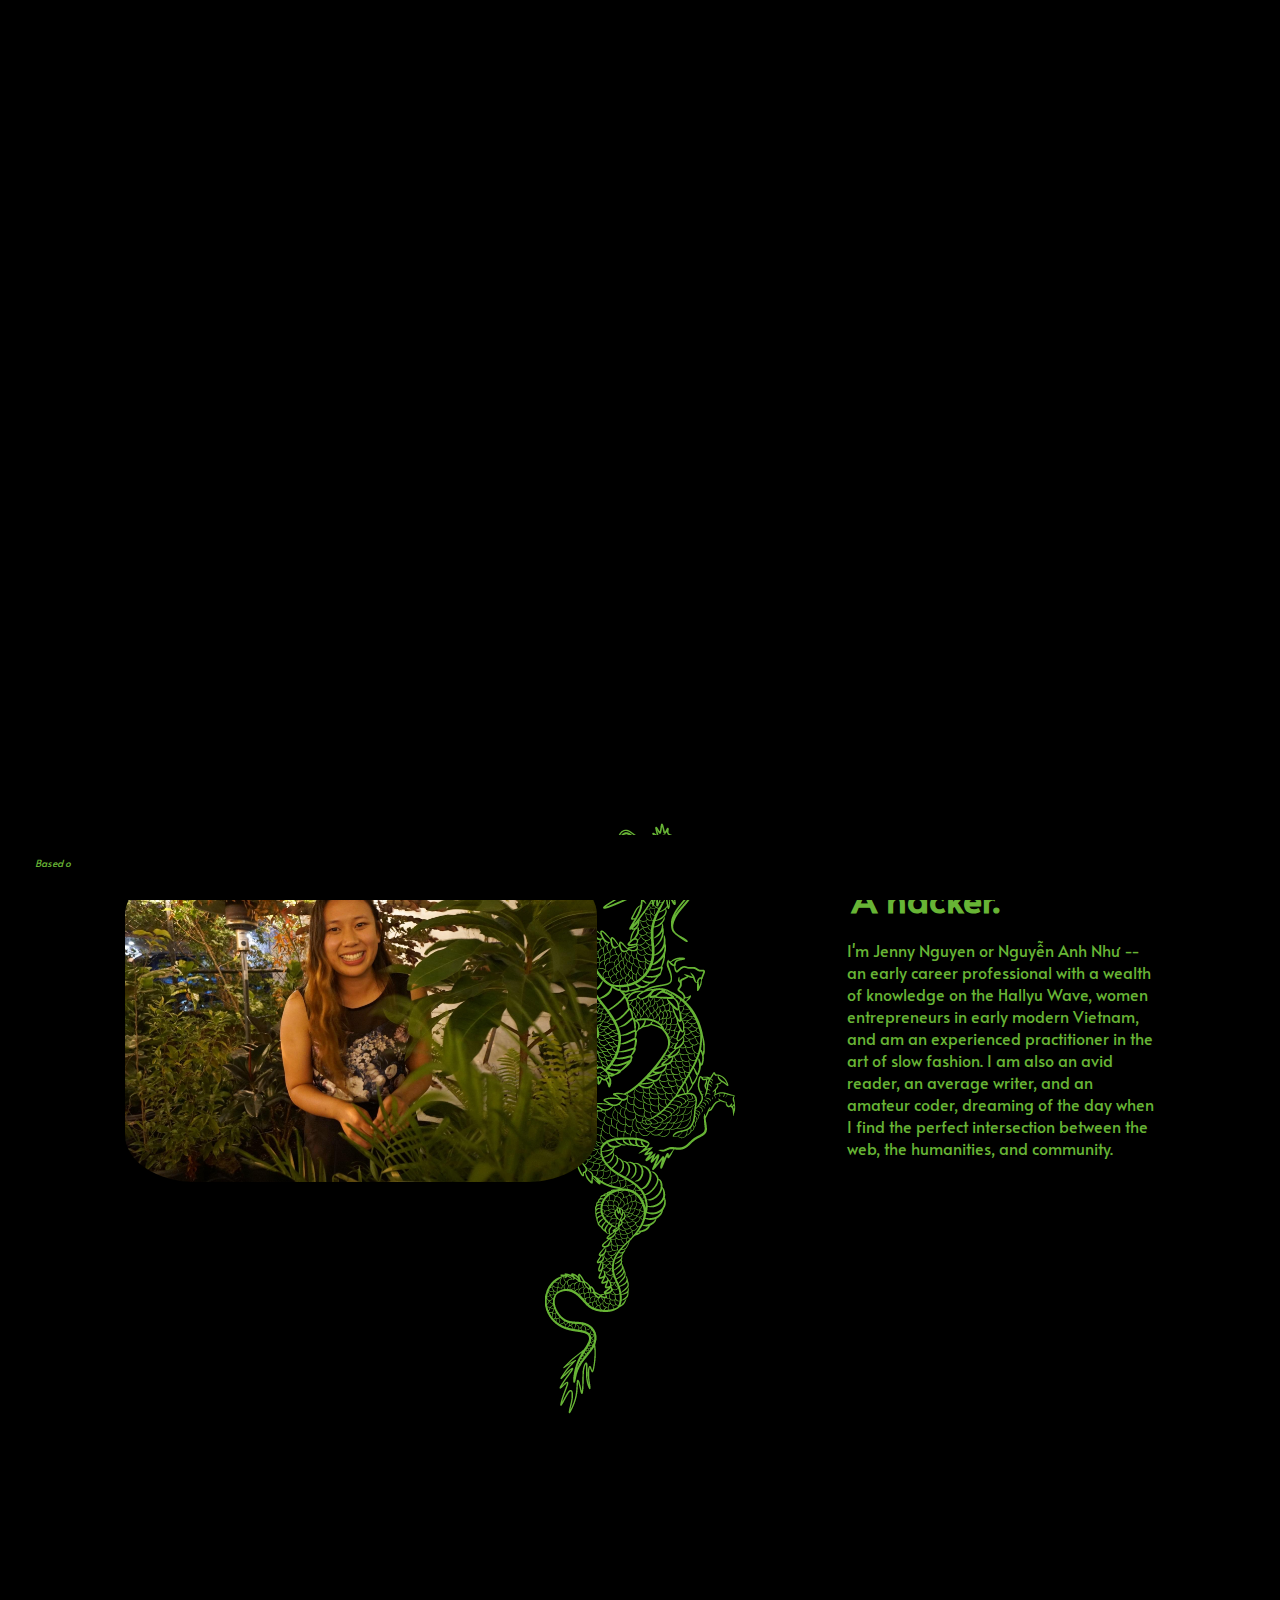
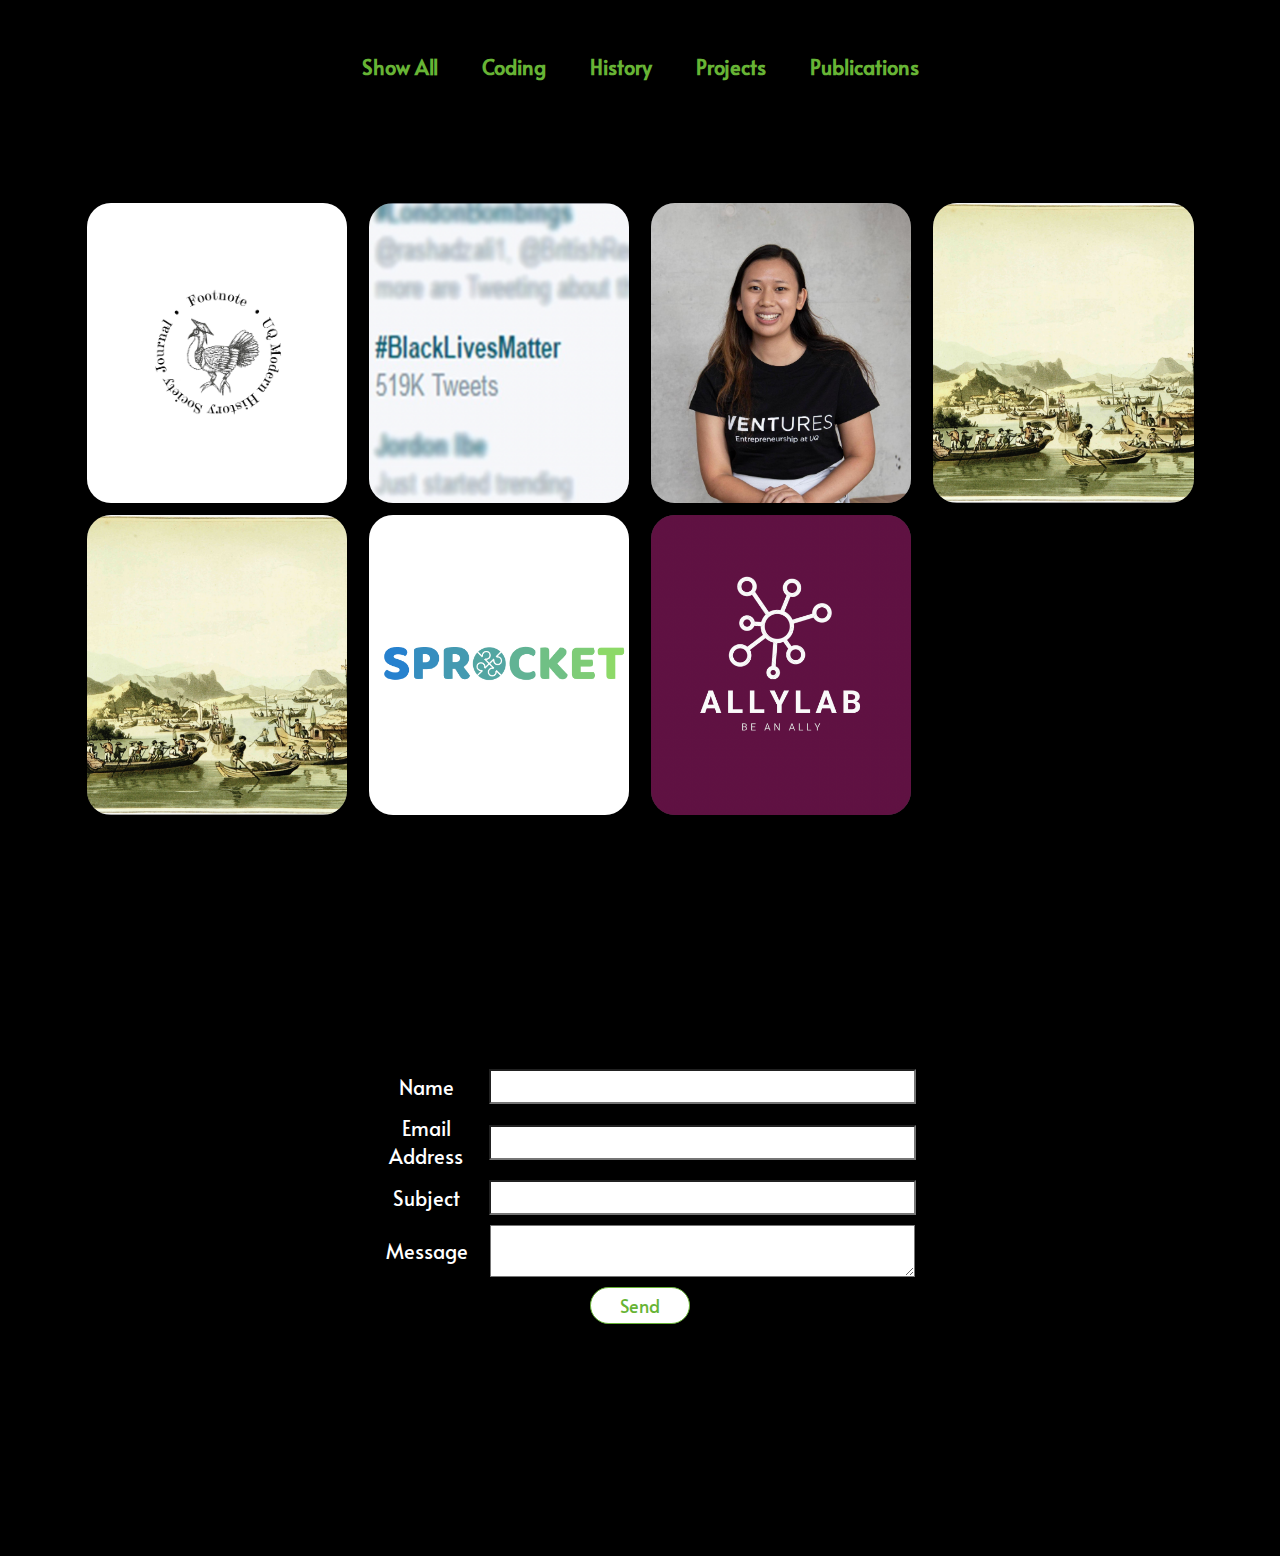
==== commit 4267f6e1: "Updated Projects view" ====
--- a/index.html
+++ b/index.html
@@ -50,53 +50,42 @@
 
     <section id="projects">
         <div id="button-container">
-            <button class="btn" onclick="filterSelection('all')">Show All</button>
-            <button class="btn" onclick="filterSelection('coding')">Coding</button>
-            <button class="btn" onclick="filterSelection('history')">History</button>
-            <button class="btn" onclick="filterSelection('project')">Projects</button>
-            <button class="btn" onclick="filterSelection('publication')">Publications</button>
+            <button class="btn" onclick="filterSelection('all')"><h3>Show All</h3></button>
+            <button class="btn" onclick="filterSelection('coding')"><h3>Coding</h3></button>
+            <button class="btn" onclick="filterSelection('history')"><h3>History</h3></button>
+            <button class="btn" onclick="filterSelection('project')"><h3>Projects</h3></button>
+            <button class="btn" onclick="filterSelection('publication')"><h3>Publications</h3></button>
         </div>
         <div class="all-cards">
-            <div class="card project history">
-                <div class="flip-card">
-                    <div class="flip-card-inner">
-                        <div class="flip-card-front">
-                            <img src="Images/footnote2.jpg" class="project-image" alt="Footnote Journal logo">
-                        </div>
-                        <div class="flip-card-back">
-                            <h3>Footnote</h3>
-                            <p>I am the founding President of Footnote, a student journal that celebrates the research and writing of history students.</p>
-                            <a href="https://www.footnotejournal.com"><button class="card-button">See Footnote</button></a>
-                        </div>
-                    </div>
-                </div>
-            </div>
             <div class="card publication history">
                 <div class="flip-card">
                     <div class="flip-card-inner">
                         <div class="flip-card-front">
-                            <img src="Images/footnote_logo.png" class="project-image" id="image2" alt="Am I Employable? The Perspective of a History Undergraduate Student in Australia">
-                        </div>
-                        <div class="flip-card-back">
-                            <h3>Am I Employable? The Perspective of an Undergraduate History Student in Australia</h3>
-                            <p>When you study history, you get constantly asked, "So what job are you going to get?"</p>
-                            <p>Part-memoir, part-history, and part-analysis, I negotiate the unpredictable demands of labour markets and the fluctuating societal value of the humanities and answer the question: am I employable?</p>
+                            <img src="Images/footnote_logo.jpeg" class="project-image" id="image2" alt="Am I Employable? The Perspective of a History Undergraduate Student in Australia">
+                        </div>
+                        <div class="flip-card-back">
+                            <div class="flip-card-back-content">
+                                <h3>Am I Employable? The Perspective of an Undergraduate History Student in Australia</h3>
+                                <p>When you study history, you get constantly asked, "So what job are you going to get?"</p>
+                                <p>I negotiate the labour markets and the fluctuating societal value of the humanities and answer the question: am I employable?</p>
+                                <a href="https://www.footnotejournal.com/am-i-employable-the-perspective-of"><button class="card-button">Read my article</button></a>
+                            </div>
+                        </div>
+                    </div>
+                </div>
+            </div>
+            <div class="card publication">
+                <div class="flip-card">
+                    <div class="flip-card-inner">
+                        <div class="flip-card-front">
+                            <img src="Images/blacklivesmatter.png" class="project-image" id="image3" alt="Disrupting the colonial algorithm: Indigenous Australia and social media">
+                        </div>
+                        <div class="flip-card-back">
+                            <div class="flip-card-back-content">
+                            <h3>Disrupting the colonial algorithm: Indigenous Australia and social media</h3>
+                            <p>I researched and co-authored this peer-reviewed journal article with the <a class="paragraph-hyperlink" href="https://atsis.uq.edu.au/indigenous-research/summer-and-winter-research-projects">UQ ATSIS Summer Research</a> program on #BlackLivesMatter and other Indigenous activism social media movements.</p>
                             <a href="https://www.footnotejournal.com/am-i-employable-the-perspective-of"><button class="card-button">Read my article</button></a>
-                        </div>
-                    </div>
-                </div>
-            </div>
-            <div class="card publication">
-                <div class="flip-card">
-                    <div class="flip-card-inner">
-                        <div class="flip-card-front">
-                            <img src="Images/blacklivesmatter.png" class="project-image" id="image3" alt="Disrupting the colonial algorithm: Indigenous Australia and social media">
-                        </div>
-                        <div class="flip-card-back">
-                            <h3>Disrupting the colonial algorithm: Indigenous Australia and social media</h3>
-                            <p>Long before #BlackLivesMatter exploded in 2020, Indigenous Australians have used social media to express and reaffirm their identity, protest racial injustices, and dismantle 'colonial algorithms'.</p>
-                            <p>I researched and co-authored this peer-reviewed journal article with the <a class="paragraph-hyperlink" href="https://atsis.uq.edu.au/indigenous-research/summer-and-winter-research-projects">UQ ATSIS Summer Research</href> program.</p>
-                            <a href="https://www.footnotejournal.com/am-i-employable-the-perspective-of"><button class="card-button">Read my article</button></a>
+                            </div>
                         </div>
                     </div>
                 </div>
@@ -108,10 +97,12 @@
                             <img src="Images/ventures.jpeg" class="project-image" alt="2021 Ventures Ambassador talks: female entrepreneurs in early modern Vietnam">
                         </div>
                         <div class="flip-card-back">
+                            <div class="flip-card-back-content">
                             <h3>2021 Ventures Ambassador talks: female entrepreneurs in early modern Vietnam</h3>
                             <p>Did you know that there were female entrepreneurs in early modern Vietnam?</p>
-                            <p>Because yes, they existed. In fact, there were so many female traders that women dominated the marketplaces of Southeast Asia. In this blog, I reflect on the major findings of my Honours research.</p>
+                            <p>In this blog, I reflect on the major findings of my Honours research.</p>
                             <a href="https://ventures.uq.edu.au/blog/2021/12/2021-ventures-ambassador-talks-female-entrepreneurs-early-modern-vietnam"><button class="card-button">Read my blog</button></a>
+                            </div>
                         </div>
                     </div>
                 </div>
@@ -123,10 +114,12 @@
                             <img src="Images/New Mandala.png" class="project-image" alt="The women entrepreneurs of early modern Vietnam">
                         </div>
                         <div class="flip-card-back">
+                            <div class="flip-card-back-content">
                             <h3>The women entrepreneurs in early modern Vietnam</h3>
                             <p>Before there was any academic interest on female entrepreneurship and long before women were conceived of as girl bosses in public consciousness, they were central to the domestic Vietnamese economy.</p>
-                            <p>However, this came with a cost. I take another deep dive into my Honours research.</p>
+                            <p>However, this came at a cost.</p>
                             <a href="https://ventures.uq.edu.au/blog/2021/12/2021-ventures-ambassador-talks-female-entrepreneurs-early-modern-vietnam"><button class="card-button">Read my article</button></a>
+                            </div>
                         </div>
                     </div>
                 </div>
@@ -138,9 +131,11 @@
                             <img src="Images/New Mandala.png" class="project-image" alt="Archivine logo">
                         </div>
                         <div class="flip-card-back">
+                            <div class="flip-card-back-content">
                             <h3>Archivine</h3>
                             <p>Through <a class="paragraph-hyperlink" href="https://shecodes.com.au/">She Codes Australia</a> 6-month PLUS program, I learnt how to code and created projects to consolidate my learning. My second project used Django to create a news website which I am in the process of rebranding into Archivine, the place for all tea lovers!</p>
                             <a href=""><button class="card-button">Join Archivine</button></a>
+                            </div>
                         </div>
                     </div>
                 </div>
@@ -149,13 +144,15 @@
                 <div class="flip-card">
                     <div class="flip-card-inner">
                         <div class="flip-card-front">
-                            <img src="Images/New Mandala.png" class="project-image" alt="Sprocket logo">
-                        </div>
-                        <div class="flip-card-back">
+                            <img src="Images/Sprocket.png" class="project-image" alt="Sprocket logo">
+                        </div>
+                        <div class="flip-card-back">
+                            <div class="flip-card-back-content">
                             <h3>Sprocket</h3>
                             <p>Sprocket is the place to launch your ideas.</p>
                             <p>Built for the <a class="paragraph-hyperlink" href="https://shecodes.com.au/">She Codes Australia</a> PLUS program using DRF and ReactJS.</p>
                             <a href=""><button class="card-button">See Sprocket</button></a>
+                            </div>
                         </div>
                     </div>
                 </div>
@@ -164,12 +161,14 @@
                 <div class="flip-card">
                     <div class="flip-card-inner">
                         <div class="flip-card-front">
-                            <img src="Images/New Mandala.png" class="project-image" alt="Allylab logo">
-                        </div>
-                        <div class="flip-card-back">
+                            <img src="Images/Allylab.png" class="project-image" alt="Allylab logo">
+                        </div>
+                        <div class="flip-card-back">
+                            <div class="flip-card-back-content">
                             <h3>Allylab</h3>
                             <p>For our final <a class="paragraph-hyperlink" href="https://shecodes.com.au/">She Codes Australia</a> PLUS program, we worked in groups to complete a real-life client brief to showcase diverse role models in tech. I present to you - Allylab </p>
                             <a href=""><button class="card-button">Join Allylab</button></a>
+                            </div>
                         </div>
                     </div>
                 </div>
@@ -177,26 +176,25 @@
     </section>
     
     <section id="contact">
-        <p id="form-description">If you have questions, queries, want to connect or say hi, fill out the form below and I'll get back to you as soon as I can.</p>
         <form action="https://formspree.io/f/xbjwzveg" method="post">
         <div class="form-item">
-            <label for="first-name">First Name</label>
-            <input type="text" id="name" name="first-name">
-        </div>
-        <div class="form-item">
-            <label for="last-name">Last Name</label>
-            <input type="text" id="name" name="last-name">
-        </div>
-        <div class="form-item">
-            <label for="mail">Email</label>
+            <label for="name">Name</label>
+            <input type="text" id="name" name="name">
+        </div>
+        <div class="form-item">
+            <label for="mail">Email Address</label>
             <input type="email" id="mail" name="email">
+        </div>
+        <div class="form-item">
+            <label for="subject">Subject</label>
+            <input type="subject" id="subject" name="subject">
         </div>
         <div class="form-item">
             <label for="message">Message</label>
             <textarea id="message" name="message"></textarea>
         </div>
         <div class="form-item">
-            <button type="submit">Send</button>
+            <button class="card-button" type="submit">Send</button>
         </div>
         </div>
         </form>
--- a/styles.css
+++ b/styles.css
@@ -18,12 +18,11 @@
     color: #67b435;
 }
 
-a:hover, button:hover, nav a:focus, button:focus {
+nav a:hover, button:hover, nav a:focus, button:focus {
     color: white;
     border: 1px solid #67b435;
     border-radius: 24px;
     background-color: rgba(188, 188, 188, 0.345);
-
 }
 
 /* Home Dragon */
@@ -144,6 +143,11 @@
     padding: 100px 0 50px 0;
 }
 
+#button-container h3 {
+    font-size: 20px;
+    margin: 0;
+}
+
 button {
     padding: 10px 20px;
     cursor: pointer;
@@ -163,7 +167,7 @@
     display: grid;
     grid-template-columns: auto auto auto auto;
     width: 90%;
-    gap: 25px;
+    gap: 2%;
     margin: 5%;
 }
 
@@ -225,6 +229,15 @@
     border-radius: 24px;
 }
 
+.flip-card-back-content {
+    padding: 0 15px 10px 15px;
+    object-position: 50%;
+}
+
+.flip-card-back-content h3 {
+    font-size: 20px;
+}
+
 .project-image {
     width: 100%;
     height: 100%;
@@ -241,25 +254,20 @@
     text-decoration: none;
 }
 
-h3 {
-    font-size: 20px;
-}
-
 #projects p {
-    font-size: 12px;
+    font-size: 13px;
     font-weight: lighter;
-    padding-bottom: 10px;
+    margin: 0 0 5% 0;
 }
 
 #image3 {
     object-fit: 50% 20%;
 }
-
-
 
 .card-button {
     border-radius: 24px;
     border: 1px solid #67b435;
+    bottom: 10%;
 }
 
 /* Contact*/
@@ -318,7 +326,7 @@
         font-size: 12px;
     }
     
-    a:hover, #highlighted, .left-button:hover, .right-button:hover {
+    a:hover, .left-button:hover, .right-button:hover {
         padding: 5px;
     }
     
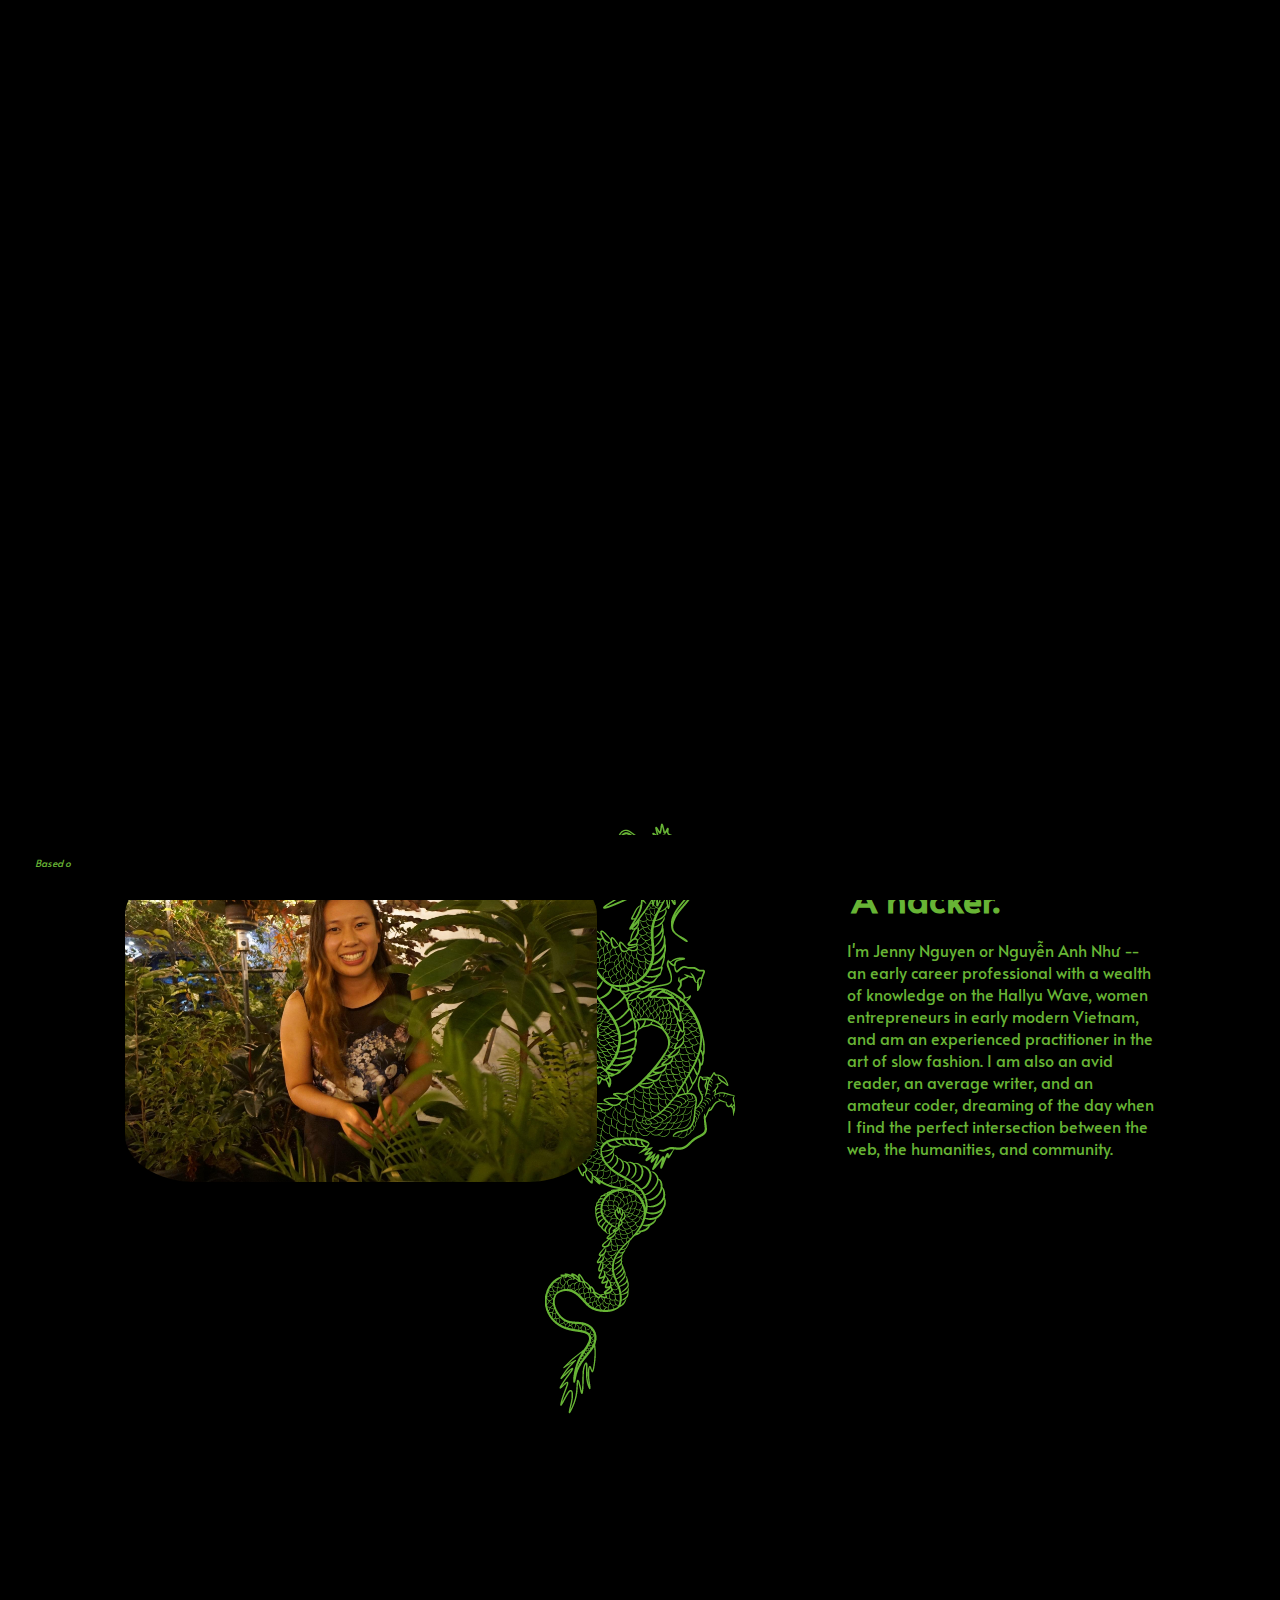
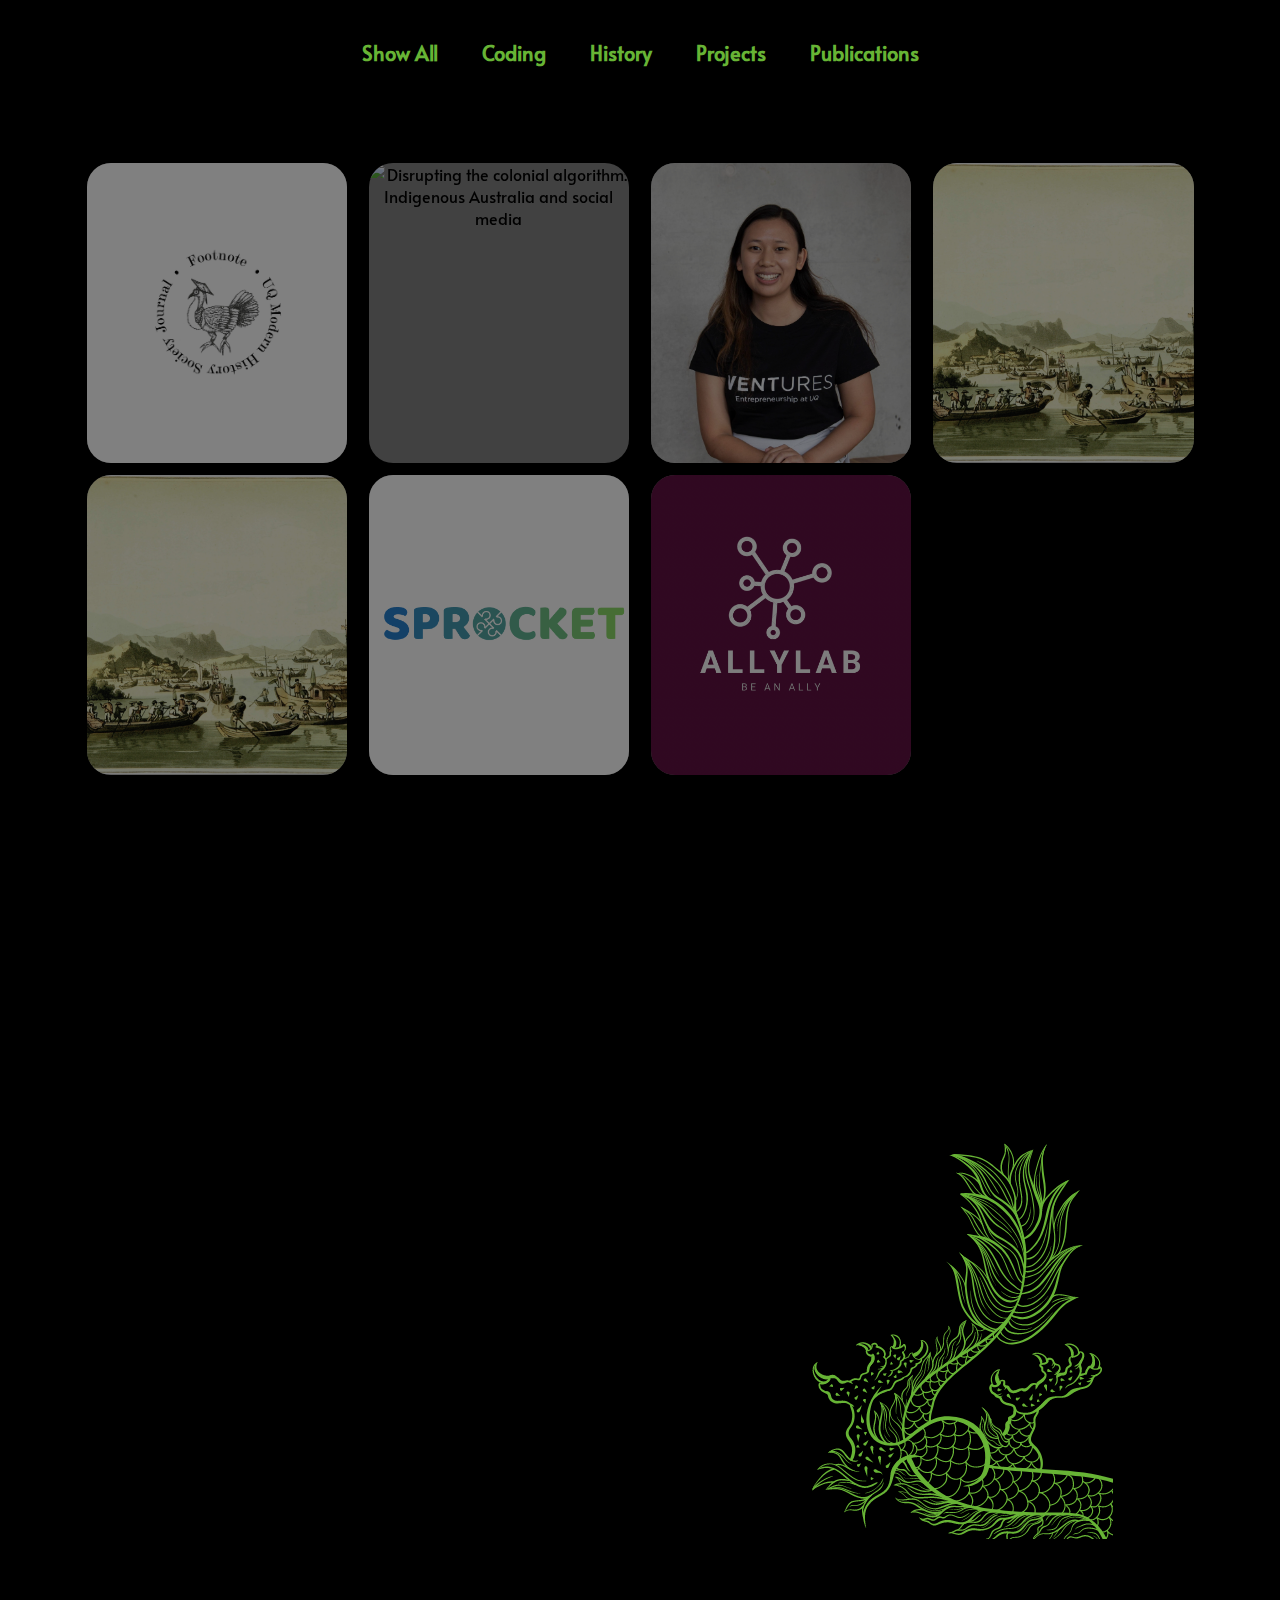
==== commit 837c5b5b: "Create Contact Section" ====
--- a/index.html
+++ b/index.html
@@ -16,7 +16,7 @@
             <a class="fadein" id="english" href="index.html">Jenny Nguyen</a>
             <nav class="fadein">
                 <a href="./index.html#about">About</a>
-                <a href="./index.html#work">Experience</a>
+                <a href="./index.html#experience">Experience</a>
                 <a href="./index.html#projects">Projects</a>
                 <a href="./index.html#contact">Contact</a>
             </nav>
@@ -44,7 +44,7 @@
         </div>
     </section>
 
-    <section id="work">
+    <section id="experience">
 
     </section>
 
@@ -61,14 +61,14 @@
                 <div class="flip-card">
                     <div class="flip-card-inner">
                         <div class="flip-card-front">
-                            <img src="Images/footnote_logo.jpeg" class="project-image" id="image2" alt="Am I Employable? The Perspective of a History Undergraduate Student in Australia">
+                            <img src="Images/footnote_logo.jpeg" class="project-image" alt="Footnote logo featuring a turkey wearing a monocle.">
                         </div>
                         <div class="flip-card-back">
-                            <div class="flip-card-back-content">
+                            <div class="flip-card-content">
                                 <h3>Am I Employable? The Perspective of an Undergraduate History Student in Australia</h3>
                                 <p>When you study history, you get constantly asked, "So what job are you going to get?"</p>
                                 <p>I negotiate the labour markets and the fluctuating societal value of the humanities and answer the question: am I employable?</p>
-                                <a href="https://www.footnotejournal.com/am-i-employable-the-perspective-of"><button class="card-button">Read my article</button></a>
+                                <a href="https://www.footnotejournal.com/am-i-employable-the-perspective-of"><img src="Images/dragon3.png"></a>
                             </div>
                         </div>
                     </div>
@@ -78,13 +78,13 @@
                 <div class="flip-card">
                     <div class="flip-card-inner">
                         <div class="flip-card-front">
-                            <img src="Images/blacklivesmatter.png" class="project-image" id="image3" alt="Disrupting the colonial algorithm: Indigenous Australia and social media">
+                            <img src="Images/BlackLivesMatter.png" class="project-image" id="image3" alt="Disrupting the colonial algorithm: Indigenous Australia and social media">
                         </div>
                         <div class="flip-card-back">
-                            <div class="flip-card-back-content">
+                            <div class="flip-card-content">
                             <h3>Disrupting the colonial algorithm: Indigenous Australia and social media</h3>
                             <p>I researched and co-authored this peer-reviewed journal article with the <a class="paragraph-hyperlink" href="https://atsis.uq.edu.au/indigenous-research/summer-and-winter-research-projects">UQ ATSIS Summer Research</a> program on #BlackLivesMatter and other Indigenous activism social media movements.</p>
-                            <a href="https://www.footnotejournal.com/am-i-employable-the-perspective-of"><button class="card-button">Read my article</button></a>
+                            <a href="https://journals.sagepub.com/doi/10.1177/1329878X211038286"><button class="card-button">Read my article</button></a>
                             </div>
                         </div>
                     </div>
@@ -94,10 +94,10 @@
                 <div class="flip-card">
                     <div class="flip-card-inner">
                         <div class="flip-card-front">
-                            <img src="Images/ventures.jpeg" class="project-image" alt="2021 Ventures Ambassador talks: female entrepreneurs in early modern Vietnam">
+                            <img src="Images/ventures.jpeg" class="project-image" alt="A headshot of Jenny Nguyen wearing a UQ Ventures t-shirt smiling.">
                         </div>
                         <div class="flip-card-back">
-                            <div class="flip-card-back-content">
+                            <div class="flip-card-content">
                             <h3>2021 Ventures Ambassador talks: female entrepreneurs in early modern Vietnam</h3>
                             <p>Did you know that there were female entrepreneurs in early modern Vietnam?</p>
                             <p>In this blog, I reflect on the major findings of my Honours research.</p>
@@ -114,11 +114,11 @@
                             <img src="Images/New Mandala.png" class="project-image" alt="The women entrepreneurs of early modern Vietnam">
                         </div>
                         <div class="flip-card-back">
-                            <div class="flip-card-back-content">
+                            <div class="flip-card-content">
                             <h3>The women entrepreneurs in early modern Vietnam</h3>
                             <p>Before there was any academic interest on female entrepreneurship and long before women were conceived of as girl bosses in public consciousness, they were central to the domestic Vietnamese economy.</p>
                             <p>However, this came at a cost.</p>
-                            <a href="https://ventures.uq.edu.au/blog/2021/12/2021-ventures-ambassador-talks-female-entrepreneurs-early-modern-vietnam"><button class="card-button">Read my article</button></a>
+                            <a href="https://www.newmandala.org/the-women-entrepreneurs-of-early-modern-vietnam/"><button class="card-button">Read my article</button></a>
                             </div>
                         </div>
                     </div>
@@ -131,7 +131,7 @@
                             <img src="Images/New Mandala.png" class="project-image" alt="Archivine logo">
                         </div>
                         <div class="flip-card-back">
-                            <div class="flip-card-back-content">
+                            <div class="flip-card-content">
                             <h3>Archivine</h3>
                             <p>Through <a class="paragraph-hyperlink" href="https://shecodes.com.au/">She Codes Australia</a> 6-month PLUS program, I learnt how to code and created projects to consolidate my learning. My second project used Django to create a news website which I am in the process of rebranding into Archivine, the place for all tea lovers!</p>
                             <a href=""><button class="card-button">Join Archivine</button></a>
@@ -147,7 +147,7 @@
                             <img src="Images/Sprocket.png" class="project-image" alt="Sprocket logo">
                         </div>
                         <div class="flip-card-back">
-                            <div class="flip-card-back-content">
+                            <div class="flip-card-content">
                             <h3>Sprocket</h3>
                             <p>Sprocket is the place to launch your ideas.</p>
                             <p>Built for the <a class="paragraph-hyperlink" href="https://shecodes.com.au/">She Codes Australia</a> PLUS program using DRF and ReactJS.</p>
@@ -164,7 +164,7 @@
                             <img src="Images/Allylab.png" class="project-image" alt="Allylab logo">
                         </div>
                         <div class="flip-card-back">
-                            <div class="flip-card-back-content">
+                            <div class="flip-card-content">
                             <h3>Allylab</h3>
                             <p>For our final <a class="paragraph-hyperlink" href="https://shecodes.com.au/">She Codes Australia</a> PLUS program, we worked in groups to complete a real-life client brief to showcase diverse role models in tech. I present to you - Allylab </p>
                             <a href=""><button class="card-button">Join Allylab</button></a>
@@ -176,28 +176,7 @@
     </section>
     
     <section id="contact">
-        <form action="https://formspree.io/f/xbjwzveg" method="post">
-        <div class="form-item">
-            <label for="name">Name</label>
-            <input type="text" id="name" name="name">
-        </div>
-        <div class="form-item">
-            <label for="mail">Email Address</label>
-            <input type="email" id="mail" name="email">
-        </div>
-        <div class="form-item">
-            <label for="subject">Subject</label>
-            <input type="subject" id="subject" name="subject">
-        </div>
-        <div class="form-item">
-            <label for="message">Message</label>
-            <textarea id="message" name="message"></textarea>
-        </div>
-        <div class="form-item">
-            <button class="card-button" type="submit">Send</button>
-        </div>
-        </div>
-        </form>
+        <img src="Images/dragon4.png" id="contact-dragon">
     </section>
 
 </body>
--- a/styles.css
+++ b/styles.css
@@ -137,10 +137,13 @@
 }
 
 /* Projects */
+#projects {
+    padding: 5% 0;
+}
 
 /* Filter */
 #button-container {
-    padding: 100px 0 50px 0;
+    padding: 2% 0;
 }
 
 #button-container h3 {
@@ -229,12 +232,13 @@
     border-radius: 24px;
 }
 
-.flip-card-back-content {
+.flip-card-content {
     padding: 0 15px 10px 15px;
     object-position: 50%;
-}
-
-.flip-card-back-content h3 {
+    text-align: left;
+}
+
+.flip-card-content h3 {
     font-size: 20px;
 }
 
@@ -245,6 +249,7 @@
     display: flex;
     justify-content: center;
     border-radius: 24px;
+    filter: brightness(50%);
 }
 
 .paragraph-hyperlink:hover {
@@ -260,10 +265,6 @@
     margin: 0 0 5% 0;
 }
 
-#image3 {
-    object-fit: 50% 20%;
-}
-
 .card-button {
     border-radius: 24px;
     border: 1px solid #67b435;
@@ -271,53 +272,11 @@
 }
 
 /* Contact*/
-#contact {
-    padding: 150px;
-}
-
-form {
-    margin: 50px auto;
-    width: 90%;
-}
-
-#form-description {
-    padding: 70px;
-}
-
-.form-item {
-    display: flex;
-    justify-content: center;
-    align-items: center;
-    padding: 5px;
-}
-
-.form-item label {
-    flex-basis: 125px;
-    font-size: 20px;
-}
-
-.form-item input,
-.form-item textarea {
-    flex-basis: 50%;
-}
-
-.form-item input,
-.form-item textarea,
-.form-item button {
-    background-color: #FFF;
-    padding: 5px;
-    font-size: 18px;
-}
-
-.form-item button {
-    width: 100px;
-}
-
-.form-item button:hover {
-    background-color: grey;
-}
-
-
+#contact-dragon {
+    max-width: 100%;
+    max-height: auto;
+    padding: 5%;
+}
 
 /* Media Queries (Mobile devices) */
 @media (max-width: 450px) {
